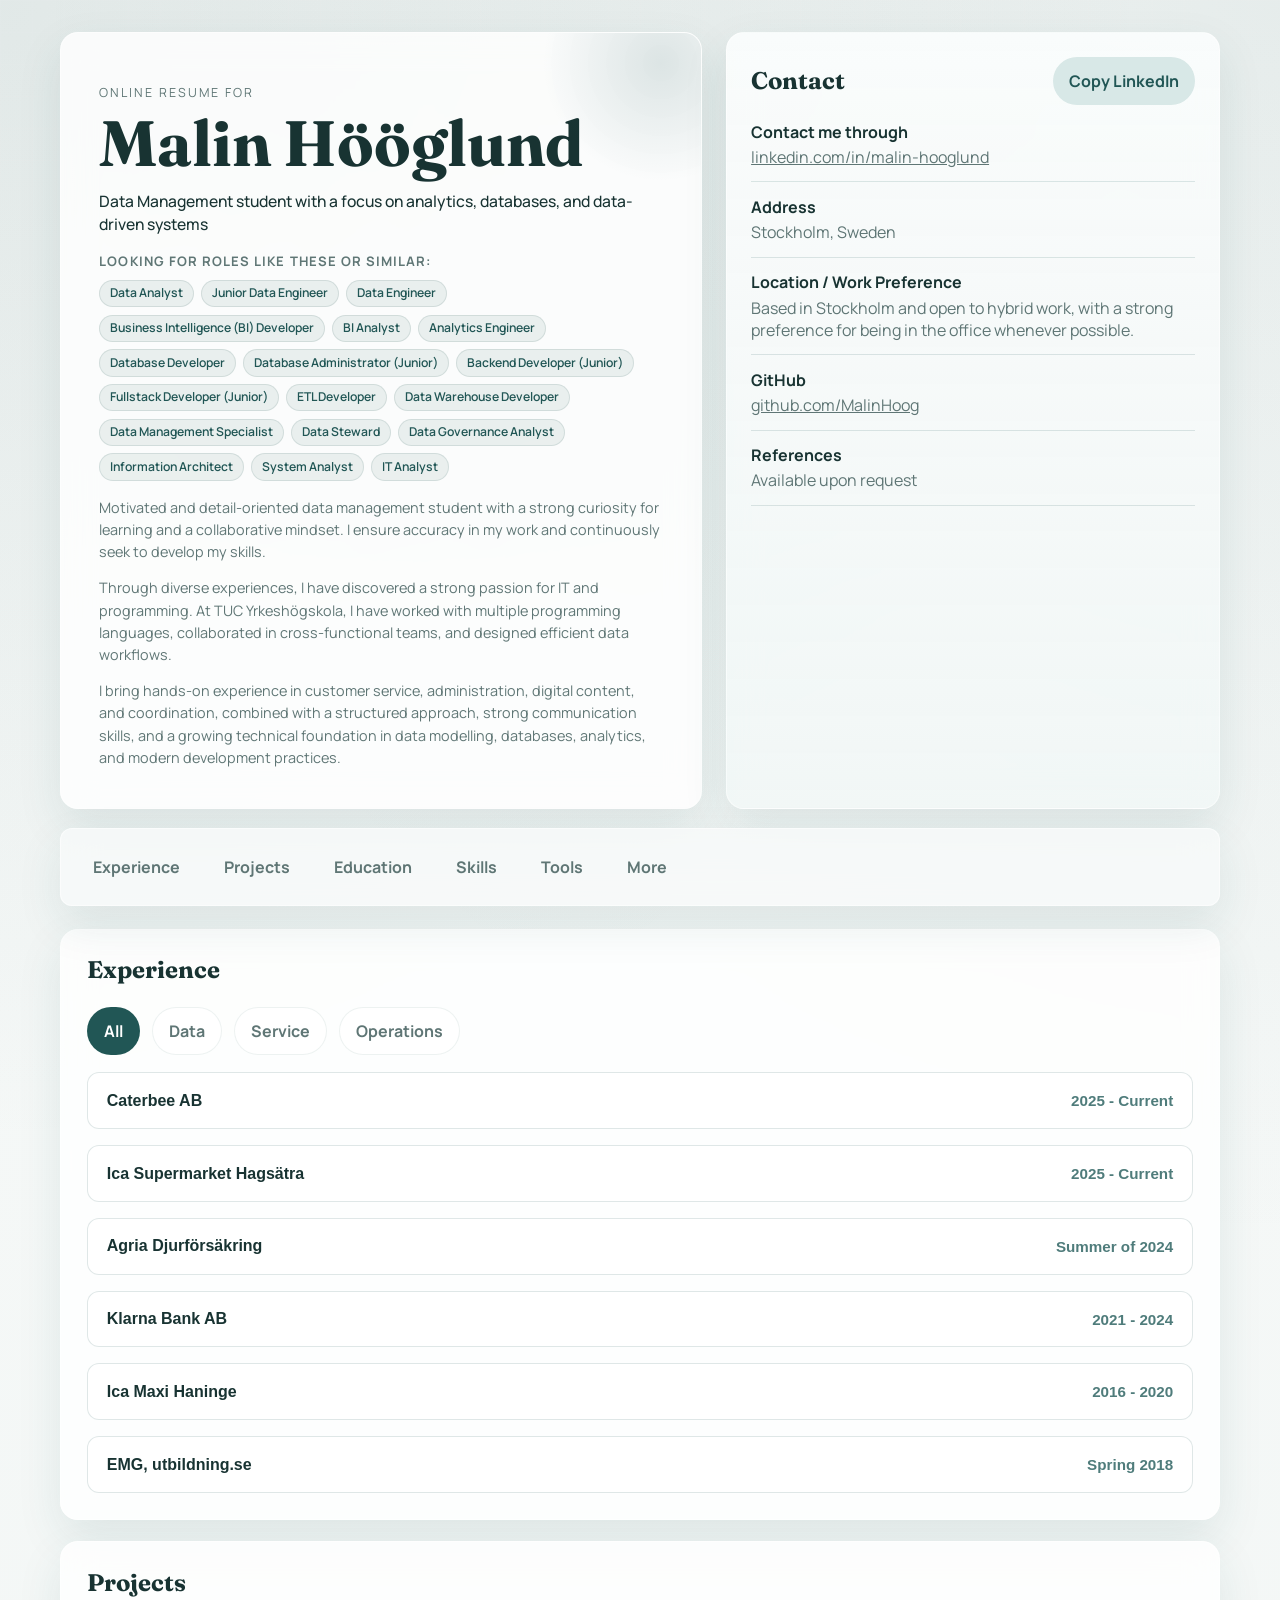
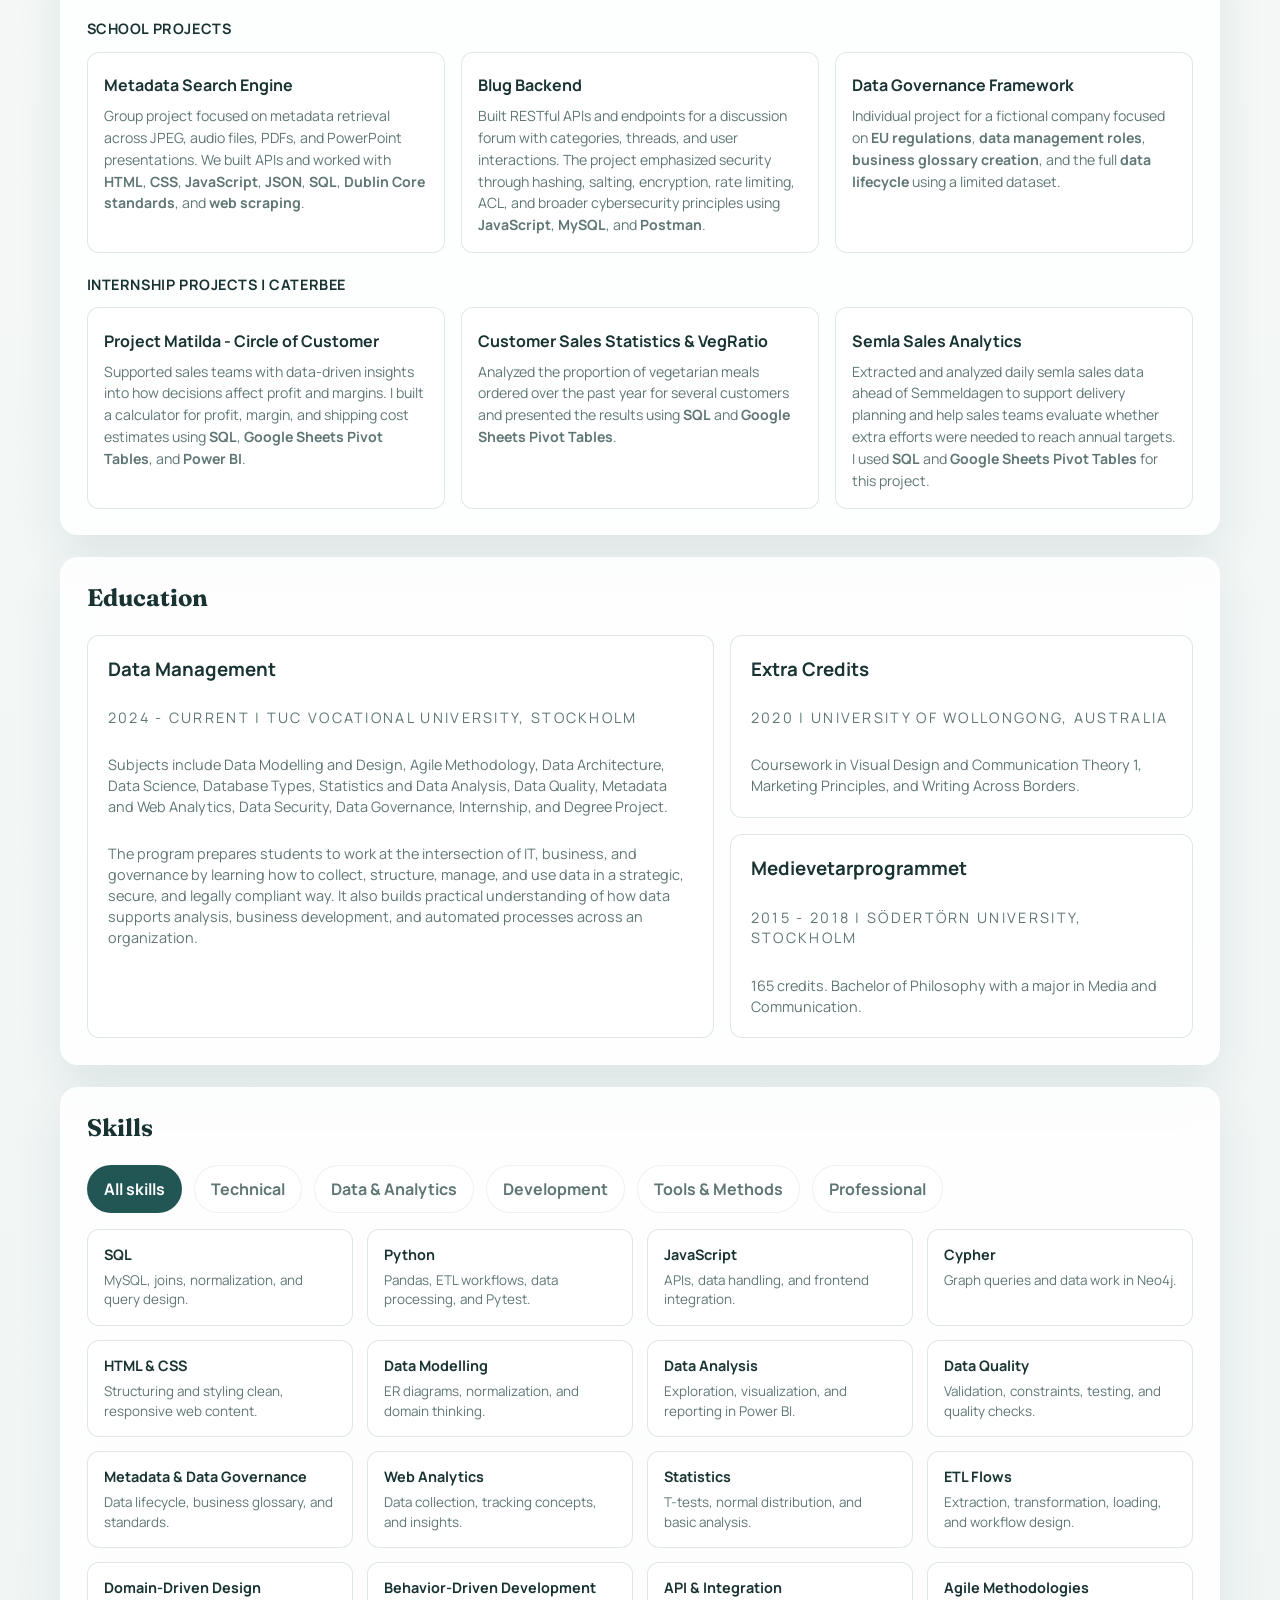
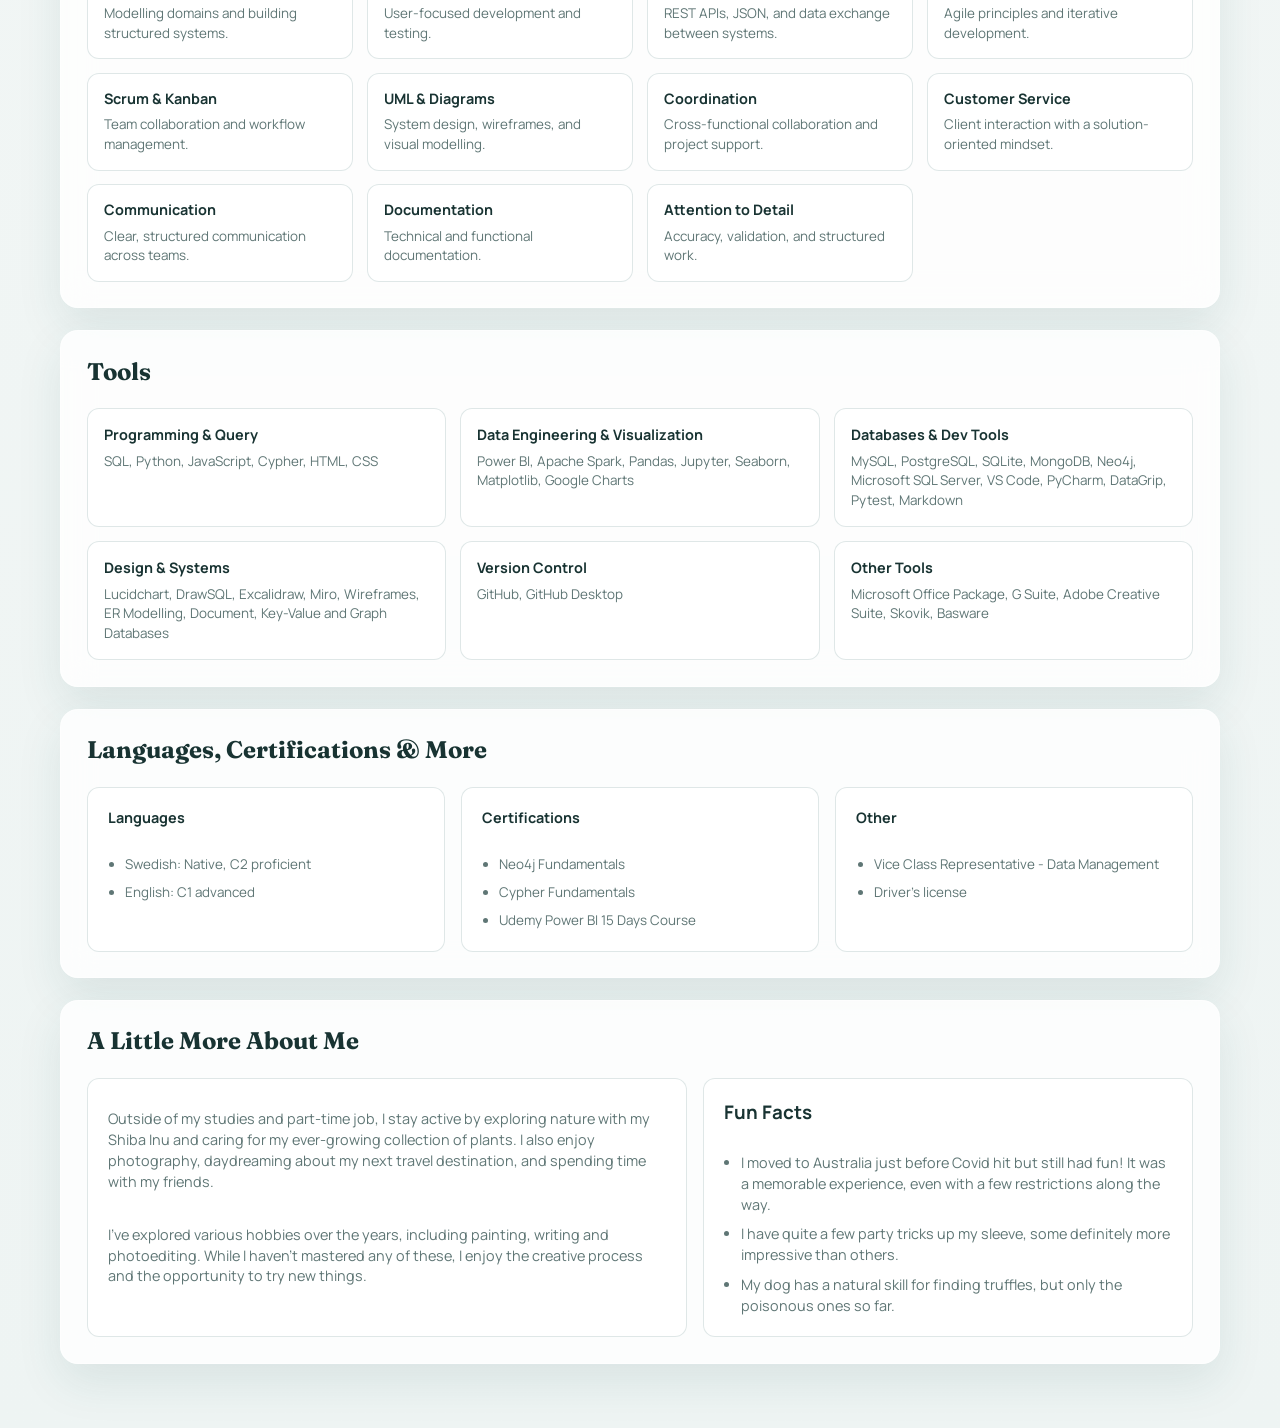
==== startpage.html @ 500afbf2 "Online Resume adding my online resume that I have been working on" ====
<!DOCTYPE html>
<html lang="en">
<!-- hej -->

<head>
  <meta charset="UTF-8">
  <meta name="viewport" content="width=device-width, initial-scale=1.0">
  <title>Malin H&#246;&#246;glund | Resume</title>
  <link rel="preconnect" href="https://fonts.googleapis.com">
  <link rel="preconnect" href="https://fonts.gstatic.com" crossorigin>
  <link
    href="https://fonts.googleapis.com/css2?family=Manrope:wght@400;500;600;700;800&family=Fraunces:opsz,wght@9..144,600;9..144,700&display=swap"
    rel="stylesheet">
  <link rel="stylesheet" href="cssStyling.css">
</head>

<body>
  <div class="page-shell">
    <header class="hero" id="top">
      <div class="hero-copy">
        <p class="eyebrow">Online Resume For</p>
        <h1>Malin H&#246;&#246;glund</h1>
        <p class="profile-headline">Data Management student with a focus on analytics, databases, and data-driven
          systems</p>
        <p class="target-roles-label">Looking for roles like these or similar:</p>
        <div class="target-roles" aria-label="Target roles">
          <span>Data Analyst</span>
          <span>Junior Data Engineer</span>
          <span>Data Engineer</span>
          <span>Business Intelligence (BI) Developer</span>
          <span>BI Analyst</span>
          <span>Analytics Engineer</span>
          <span>Database Developer</span>
          <span>Database Administrator (Junior)</span>
          <span>Backend Developer (Junior)</span>
          <span>Fullstack Developer (Junior)</span>
          <span>ETL Developer</span>
          <span>Data Warehouse Developer</span>
          <span>Data Management Specialist</span>
          <span>Data Steward</span>
          <span>Data Governance Analyst</span>
          <span>Information Architect</span>
          <span>System Analyst</span>
          <span>IT Analyst</span>
        </div>
        <div class="hero-profile-copy">
          <p>
            Motivated and detail-oriented data management student with a strong curiosity for learning and a
            collaborative mindset. I ensure accuracy in my work and continuously seek to develop my skills.
          </p>
          <p>
            Through diverse experiences, I have discovered a strong passion for IT and programming. At TUC
            Yrkesh&#246;gskola, I have worked with multiple programming languages, collaborated in cross-functional
            teams, and designed efficient data workflows.
          </p>
          <p>
            I bring hands-on experience in customer service, administration, digital content, and coordination, combined
            with a structured approach, strong communication skills, and a growing technical foundation in data
            modelling, databases, analytics, and modern development practices.
          </p>
        </div>
      </div>

      <section class="contact-card" aria-labelledby="contact-title">
        <div class="contact-header">
          <h2 id="contact-title">Contact</h2>
          <button class="ghost-button" id="copy-contact-button" type="button">Copy LinkedIn</button>
        </div>
        <div class="contact-grid">
          <p><span>Contact me through</span> <a id="linkedin-link" href="https://www.linkedin.com/in/malin-hooglund"
              target="_blank" rel="noreferrer">linkedin.com/in/malin-hooglund</a></p>
          <p><span>Address</span> Stockholm, Sweden</p>
          <p><span>Location / Work Preference</span> Based in Stockholm and open to hybrid work, with a strong
            preference for being in the office whenever possible.</p>
          <p><span>GitHub</span> <a href="https://github.com/MalinHoog" target="_blank"
              rel="noreferrer">github.com/MalinHoog</a></p>
          <p><span>References</span> Available upon request</p>
        </div>
      </section>
    </header>

    <nav class="section-nav" aria-label="Section navigation">
      <a href="#experience">Experience</a>
      <a href="#projects">Projects</a>
      <a href="#education">Education</a>
      <a href="#skills">Skills</a>
      <a href="#tools">Tools</a>
      <a href="#additional">More</a>
    </nav>

    <main>
      <section class="panel" id="experience">
        <div class="section-heading">
          <h2>Experience</h2>
        </div>

        <div class="filter-bar" role="group" aria-label="Experience filters">
          <button class="filter-button active" type="button" data-filter="all">All</button>
          <button class="filter-button" type="button" data-filter="data">Data</button>
          <button class="filter-button" type="button" data-filter="service">Service</button>
          <button class="filter-button" type="button" data-filter="operations">Operations</button>
        </div>

        <div class="timeline">
          <article class="timeline-card" data-category="data operations">
            <button class="card-toggle" type="button" aria-expanded="false">
              <span>Caterbee AB</span>
              <span class="card-period">2025 - Current</span>
            </button>
            <div class="card-body">
              <p class="role-title">Data Manager Intern</p>
              <ul>
                <li>Support data-related workflows with a focus on structure, quality, and reliable information
                  handling.</li>
                <li>Apply current studies in data modelling, governance, analytics, and database concepts in practice.
                </li>
                <li>Contribute to organized documentation and process improvement in a professional setting.</li>
              </ul>
            </div>
          </article>

          <article class="timeline-card" data-category="service operations">
            <button class="card-toggle" type="button" aria-expanded="false">
              <span>Ica Supermarket Hags&#228;tra</span>
              <span class="card-period">2025 - Current</span>
            </button>
            <div class="card-body">
              <p class="role-title">Cashier | Shop Assistant</p>
              <ul>
                <li>Deliver efficient daily customer service while handling transactions and in-store support.</li>
                <li>Maintain accuracy, pace, and a professional customer experience in a busy retail environment.</li>
              </ul>
            </div>
          </article>

          <article class="timeline-card" data-category="service operations">
            <button class="card-toggle" type="button" aria-expanded="false">
              <span>Agria Djurf&#246;rs&#228;kring</span>
              <span class="card-period">Summer of 2024</span>
            </button>
            <div class="card-body">
              <p class="role-title">Customer Service | Insurance Advisor</p>
              <ul>
                <li>Supported customers with insurance-related questions using clarity, empathy, and accuracy.</li>
                <li>Balanced policy knowledge with service quality in a high-volume advisory role.</li>
              </ul>
            </div>
          </article>

          <article class="timeline-card" data-category="operations service">
            <button class="card-toggle" type="button" aria-expanded="false">
              <span>Klarna Bank AB</span>
              <span class="card-period">2021 - 2024</span>
            </button>
            <div class="card-body">
              <p class="role-title">Domain Coordinator | Domain Administrator | Receptionist</p>
              <ul>
                <li>Worked within Shopping Experience in roles focused on coordination, administration, and office
                  services.</li>
                <li>Supported internal structure, scheduling, communication, and practical day-to-day operations.</li>
                <li>Built strong experience in stakeholder support, organization, and service-oriented delivery.</li>
              </ul>
            </div>
          </article>

          <article class="timeline-card" data-category="service operations">
            <button class="card-toggle" type="button" aria-expanded="false">
              <span>Ica Maxi Haninge</span>
              <span class="card-period">2016 - 2020</span>
            </button>
            <div class="card-body">
              <p class="role-title">Cashier | Front Desk Customer Service | Self-scanning</p>
              <ul>
                <li>Handled front-line customer interactions across checkout, service desk, and self-scanning support.
                </li>
                <li>Developed strong multitasking ability, patience, and confidence in customer-facing problem solving.
                </li>
              </ul>
            </div>
          </article>

          <article class="timeline-card" data-category="data operations">
            <button class="card-toggle" type="button" aria-expanded="false">
              <span>EMG, utbildning.se</span>
              <span class="card-period">Spring 2018</span>
            </button>
            <div class="card-body">
              <p class="role-title">Digital Content Editor Intern</p>
              <ul>
                <li>Worked with digital content and editing tasks in a structured online publishing environment.</li>
                <li>Combined communication, media knowledge, and attention to detail in content production work.</li>
              </ul>
            </div>
          </article>
        </div>
      </section>

      <section class="panel" id="projects">
        <div class="section-heading">
          <h2>Projects</h2>
        </div>

        <div class="project-group">
          <p class="project-group-label">School Projects</p>
          <div class="projects-grid">
            <article class="project-card">
              <h3>Metadata Search Engine</h3>
              <p>
                Group project focused on metadata retrieval across JPEG, audio files, PDFs, and PowerPoint
                presentations.
                We built APIs and worked with <b>HTML</b>, <b>CSS</b>, <b>JavaScript</b>, <b>JSON</b>, <b>SQL</b>,
                <b>Dublin Core standards</b>, and <b>web scraping</b>.
              </p>
            </article>

            <article class="project-card">
              <h3>Blug Backend</h3>
              <p>
                Built RESTful APIs and endpoints for a discussion forum with categories, threads, and user interactions.
                The project emphasized security through hashing, salting, encryption, rate limiting, ACL, and broader
                cybersecurity principles using <b>JavaScript</b>, <b>MySQL</b>, and <b>Postman</b>.
              </p>
            </article>

            <article class="project-card">
              <h3>Data Governance Framework</h3>
              <p>
                Individual project for a fictional company focused on <b>EU regulations</b>, <b>data management
                  roles</b>, <b>business
                  glossary creation</b>, and the full <b>data lifecycle</b> using a limited dataset.
              </p>
            </article>
          </div>
        </div>

        <div class="project-group">
          <p class="project-group-label">Internship Projects | Caterbee</p>
          <div class="projects-grid">
            <article class="project-card">
              <h3>Project Matilda - Circle of Customer</h3>
              <p>
                Supported sales teams with data-driven insights into how decisions affect profit and margins. I built a
                calculator for profit, margin, and shipping cost estimates using <b>SQL</b>, <b>Google Sheets Pivot
                  Tables</b>, and
                <b>Power BI</b>.
              </p>
            </article>

            <article class="project-card">
              <h3>Customer Sales Statistics & VegRatio</h3>
              <p>
                Analyzed the proportion of vegetarian meals ordered over the past year for several customers and
                presented the results using <b>SQL</b> and <b>Google Sheets Pivot Tables</b>.
              </p>
            </article>

            <article class="project-card">
              <h3>Semla Sales Analytics</h3>
              <p>
                Extracted and analyzed daily semla sales data ahead of Semmeldagen to support delivery planning and help
                sales teams evaluate whether extra efforts were needed to reach annual targets. I used <b>SQL</b> and
                <b>Google Sheets Pivot Tables</b> for this project.
              </p>
            </article>
          </div>
        </div>
      </section>

      <section class="panel" id="education">
        <div class="section-heading">
          <h2>Education</h2>
        </div>

        <div class="education-layout">
          <article class="info-card education-feature">
            <h3>Data Management</h3>
            <p class="meta">2024 - Current | TUC Vocational University, Stockholm</p>
            <p>
              Subjects include Data Modelling and Design, Agile Methodology, Data Architecture, Data Science,
              Database Types, Statistics and Data Analysis, Data Quality, Metadata and Web Analytics, Data Security,
              Data Governance, Internship, and Degree Project.
            </p>
            <p>
              The program prepares students to work at the intersection of IT, business, and governance by learning how
              to collect, structure, manage, and use data in a strategic, secure, and legally compliant way. It also
              builds practical understanding of how data supports analysis, business development, and automated
              processes across an organization.
            </p>
          </article>

          <div class="education-stack">
            <article class="info-card">
              <h3>Extra Credits</h3>
              <p class="meta">2020 | University of Wollongong, Australia</p>
              <p>
                Coursework in Visual Design and Communication Theory 1, Marketing Principles, and Writing Across
                Borders.
              </p>
            </article>

            <article class="info-card">
              <h3>Medievetarprogrammet</h3>
              <p class="meta">2015 - 2018 | S&#246;dert&#246;rn University, Stockholm</p>
              <p>
                165 credits. Bachelor of Philosophy with a major in Media and Communication.
              </p>
            </article>
          </div>
        </div>
      </section>

      <section class="panel" id="skills">
        <div class="section-heading">
          <h2>Skills</h2>
        </div>

        <div class="pill-selector" id="skill-selector">
          <button class="pill active" type="button" data-skill-group="all">All skills</button>
          <button class="pill" type="button" data-skill-group="technical">Technical</button>
          <button class="pill" type="button" data-skill-group="analytics">Data & Analytics</button>
          <button class="pill" type="button" data-skill-group="development">Development</button>
          <button class="pill" type="button" data-skill-group="methods">Tools & Methods</button>
          <button class="pill" type="button" data-skill-group="professional">Professional</button>
        </div>

        <div class="skills-grid">
          <article class="skill-card skill-filter-item" data-skill-group="technical">
            <h3>SQL</h3>
            <p>MySQL, joins, normalization, and query design.</p>
          </article>
          <article class="skill-card skill-filter-item" data-skill-group="technical">
            <h3>Python</h3>
            <p>Pandas, ETL workflows, data processing, and Pytest.</p>
          </article>
          <article class="skill-card skill-filter-item" data-skill-group="technical">
            <h3>JavaScript</h3>
            <p>APIs, data handling, and frontend integration.</p>
          </article>
          <article class="skill-card skill-filter-item" data-skill-group="technical">
            <h3>Cypher</h3>
            <p>Graph queries and data work in Neo4j.</p>
          </article>
          <article class="skill-card skill-filter-item" data-skill-group="technical">
            <h3>HTML & CSS</h3>
            <p>Structuring and styling clean, responsive web content.</p>
          </article>

          <article class="skill-card skill-filter-item" data-skill-group="analytics">
            <h3>Data Modelling</h3>
            <p>ER diagrams, normalization, and domain thinking.</p>
          </article>
          <article class="skill-card skill-filter-item" data-skill-group="analytics">
            <h3>Data Analysis</h3>
            <p>Exploration, visualization, and reporting in Power BI.</p>
          </article>
          <article class="skill-card skill-filter-item" data-skill-group="analytics">
            <h3>Data Quality</h3>
            <p>Validation, constraints, testing, and quality checks.</p>
          </article>
          <article class="skill-card skill-filter-item" data-skill-group="analytics">
            <h3>Metadata & Data Governance</h3>
            <p>Data lifecycle, business glossary, and standards.</p>
          </article>
          <article class="skill-card skill-filter-item" data-skill-group="analytics">
            <h3>Web Analytics</h3>
            <p>Data collection, tracking concepts, and insights.</p>
          </article>
          <article class="skill-card skill-filter-item" data-skill-group="analytics">
            <h3>Statistics</h3>
            <p>T-tests, normal distribution, and basic analysis.</p>
          </article>
          <article class="skill-card skill-filter-item" data-skill-group="analytics">
            <h3>ETL Flows</h3>
            <p>Extraction, transformation, loading, and workflow design.</p>
          </article>

          <article class="skill-card skill-filter-item" data-skill-group="development">
            <h3>Domain-Driven Design</h3>
            <p>Modelling domains and building structured systems.</p>
          </article>
          <article class="skill-card skill-filter-item" data-skill-group="development">
            <h3>Behavior-Driven Development</h3>
            <p>User-focused development and testing.</p>
          </article>
          <article class="skill-card skill-filter-item" data-skill-group="development">
            <h3>API & Integration</h3>
            <p>REST APIs, JSON, and data exchange between systems.</p>
          </article>

          <article class="skill-card skill-filter-item" data-skill-group="methods">
            <h3>Agile Methodologies</h3>
            <p>Agile principles and iterative development.</p>
          </article>
          <article class="skill-card skill-filter-item" data-skill-group="methods">
            <h3>Scrum & Kanban</h3>
            <p>Team collaboration and workflow management.</p>
          </article>
          <article class="skill-card skill-filter-item" data-skill-group="methods">
            <h3>UML & Diagrams</h3>
            <p>System design, wireframes, and visual modelling.</p>
          </article>

          <article class="skill-card skill-filter-item" data-skill-group="professional">
            <h3>Coordination</h3>
            <p>Cross-functional collaboration and project support.</p>
          </article>
          <article class="skill-card skill-filter-item" data-skill-group="professional">
            <h3>Customer Service</h3>
            <p>Client interaction with a solution-oriented mindset.</p>
          </article>
          <article class="skill-card skill-filter-item" data-skill-group="professional">
            <h3>Communication</h3>
            <p>Clear, structured communication across teams.</p>
          </article>
          <article class="skill-card skill-filter-item" data-skill-group="professional">
            <h3>Documentation</h3>
            <p>Technical and functional documentation.</p>
          </article>
          <article class="skill-card skill-filter-item" data-skill-group="professional">
            <h3>Attention to Detail</h3>
            <p>Accuracy, validation, and structured work.</p>
          </article>
        </div>
      </section>

      <section class="panel" id="tools">
        <div class="section-heading">
          <h2>Tools</h2>
        </div>

        <div class="tool-grid">
          <article class="tool-card">
            <h3>Programming & Query</h3>
            <p>SQL, Python, JavaScript, Cypher, HTML, CSS</p>
          </article>
          <article class="tool-card">
            <h3>Data Engineering & Visualization</h3>
            <p>Power BI, Apache Spark, Pandas, Jupyter, Seaborn, Matplotlib, Google Charts</p>
          </article>
          <article class="tool-card">
            <h3>Databases & Dev Tools</h3>
            <p>MySQL, PostgreSQL, SQLite, MongoDB, Neo4j, Microsoft SQL Server, VS Code, PyCharm, DataGrip, Pytest,
              Markdown</p>
          </article>
          <article class="tool-card">
            <h3>Design & Systems</h3>
            <p>Lucidchart, DrawSQL, Excalidraw, Miro, Wireframes, ER Modelling, Document, Key-Value and Graph Databases
            </p>
          </article>
          <article class="tool-card">
            <h3>Version Control</h3>
            <p>GitHub, GitHub Desktop</p>
          </article>
          <article class="tool-card">
            <h3>Other Tools</h3>
            <p>Microsoft Office Package, G Suite, Adobe Creative Suite, Skovik, Basware</p>
          </article>
        </div>
      </section>

      <section class="panel" id="additional">
        <div class="section-heading">
          <h2>Languages, Certifications & More</h2>
        </div>

        <div class="grid-three">
          <article class="info-card">
            <h3>Languages</h3>
            <ul class="detail-list">
              <li>Swedish: Native, C2 proficient</li>
              <li>English: C1 advanced</li>
            </ul>
          </article>

          <article class="info-card">
            <h3>Certifications</h3>
            <ul class="detail-list">
              <li>Neo4j Fundamentals</li>
              <li>Cypher Fundamentals</li>
              <li>Udemy Power BI 15 Days Course</li>
            </ul>
          </article>

          <article class="info-card">
            <h3>Other</h3>
            <ul class="detail-list">
              <li>Vice Class Representative - Data Management</li>
              <li>Driver&apos;s license</li>
            </ul>
          </article>
        </div>
      </section>

      <section class="panel" id="personal">
        <div class="section-heading">
          <h2>A Little More About Me</h2>
        </div>

        <div class="personal-layout">
          <article class="info-card personal-intro">
            <p>
              Outside of my studies and part-time job, I stay active by exploring nature with my Shiba Inu and caring
              for my ever-growing collection of plants. I also enjoy photography, daydreaming about my next travel
              destination, and spending time with my friends.
            </p>
            <!-- Split into separate paragraphs so spacing is controlled in CSS instead of with manual line breaks. -->
            <p>
              I've explored various hobbies over the years, including painting, writing and photoediting. While I
              haven't mastered any of these, I enjoy the creative process and the opportunity to try new things.
            </p>
          </article>

          <article class="info-card">
            <h3>Fun Facts</h3>
            <ul class="detail-list">
              <li>I moved to Australia just before Covid hit but still had fun! It was a memorable
                experience, even with a few restrictions along the way.</li>
              <li>I have quite a few party tricks up my sleeve, some definitely more impressive than others.</li>
              <li>My dog has a natural skill for finding truffles, but only the poisonous ones so far.</li>
            </ul>
          </article>
        </div>
      </section>
    </main>
  </div>

  <button class="scroll-top" id="scroll-top" type="button" aria-label="Scroll to top">Top</button>

  <script src="script.js"></script>
</body>

</html>
---- cssStyling.css ----
:root {
  --bg: #f3f6f5;
  --panel: rgba(255, 255, 255, 0.82);
  --text: #183332;
  --muted: #5f7675;
  --line: rgba(33, 86, 85, 0.14);
  --primary: #215655;
  --primary-soft: #d8e8e7;
  --secondary: #4f7c7b;
  --shadow: 0 18px 45px rgba(33, 86, 85, 0.1);
  --radius-lg: 18px;
  --radius-md: 12px;
  --radius-sm: 999px;
}

* {
  box-sizing: border-box;
}

html {
  scroll-behavior: smooth;
}

body {
  margin: 0;
  min-height: 100vh;
  font-family: "Manrope", sans-serif;
  color: var(--text);
  background:
    radial-gradient(circle at top left, rgba(33, 86, 85, 0.1), transparent 24%),
    radial-gradient(circle at top right, rgba(79, 124, 123, 0.1), transparent 26%),
    linear-gradient(180deg, #f7f9f8 0%, #eef4f3 100%);
}

body::before {
  content: "";
  position: fixed;
  inset: 0;
  pointer-events: none;
  background-image: linear-gradient(rgba(255, 255, 255, 0.05) 1px, transparent 1px),
    linear-gradient(90deg, rgba(255, 255, 255, 0.05) 1px, transparent 1px);
  background-size: 32px 32px;
  mask-image: linear-gradient(180deg, rgba(0, 0, 0, 0.85), rgba(0, 0, 0, 0.25));
}

a {
  color: inherit;
}

.page-shell {
  width: min(1160px, calc(100% - 2rem));
  margin: 0 auto;
  padding: 2rem 0 4rem;
}

.hero {
  display: grid;
  grid-template-columns: 1.3fr 1fr;
  gap: 1.5rem;
  align-items: stretch;
  margin-bottom: 1rem;
}

.hero-copy,
.contact-card,
.panel {
  backdrop-filter: blur(16px);
  background: var(--panel);
  border: 1px solid rgba(255, 255, 255, 0.48);
  box-shadow: var(--shadow);
}

.hero-copy {
  min-height: 100%;
  padding: 2.4rem;
  border-radius: var(--radius-lg);
  position: relative;
  overflow: hidden;
}

.hero-copy::after {
  content: "";
  position: absolute;
  width: 240px;
  height: 240px;
  right: -80px;
  top: -90px;
  border-radius: 50%;
  background: radial-gradient(circle, rgba(33, 86, 85, 0.14), transparent 70%);
}

.eyebrow,
.meta {
  text-transform: uppercase;
  letter-spacing: 0.16em;
  font-size: 0.78rem;
  color: var(--muted);
}

h1,
h2,
h3 {
  margin: 0;
}

h1,
h2 {
  font-family: "Fraunces", serif;
}

h1 {
  font-size: clamp(2.8rem, 5vw, 4.6rem);
  line-height: 0.95;
  margin: 0.4rem 0 1rem;
}

.contact-card {
  border-radius: var(--radius-lg);
  padding: 1.5rem;
  background: linear-gradient(180deg, rgba(250, 252, 252, 0.96), rgba(241, 247, 246, 0.88));
}

.contact-header,
.section-heading,
.card-toggle {
  display: flex;
  justify-content: space-between;
  gap: 1rem;
}

/* Cards stack content vertically, unlike the header-style flex rows above. */
.info-card,
.tool-card {
  display: flex;
  flex-direction: column;
  gap: 1rem;
}

.contact-header {
  align-items: center;
  margin-bottom: 1rem;
}

.hero-profile-copy {
  position: relative;
  z-index: 1;
  max-width: 38rem;
  margin-top: 1rem;
}

.hero-profile-copy p {
  margin: 0;
  color: var(--muted);
  font-size: 0.9rem;
  line-height: 1.55;
}

.hero-profile-copy p + p {
  margin-top: 0.85rem;
}

.contact-grid {
  display: grid;
  grid-template-columns: 1fr;
  gap: 0.85rem;
}

.contact-grid p {
  margin: 0;
  padding-bottom: 0.85rem;
  border-bottom: 1px solid var(--line);
  color: var(--muted);
}

.contact-grid span {
  display: block;
  margin-bottom: 0.2rem;
  color: var(--text);
  font-weight: 700;
}

.ghost-button,
.filter-button,
.pill,
.scroll-top {
  border: 0;
  cursor: pointer;
  font: inherit;
  transition: transform 180ms ease, background-color 180ms ease, color 180ms ease, opacity 180ms ease;
}

.ghost-button {
  padding: 0.8rem 1rem;
  border-radius: var(--radius-sm);
  background: var(--primary-soft);
  color: var(--primary);
  font-weight: 700;
}

.ghost-button:hover,
.filter-button:hover,
.pill:hover,
.scroll-top:hover {
  transform: translateY(-1px);
}

.section-nav {
  position: sticky;
  top: 1rem;
  z-index: 10;
  display: flex;
  flex-wrap: wrap;
  gap: 0.75rem;
  margin: 1.2rem 0 1.4rem;
  padding: 1rem;
  border-radius: var(--radius-md);
  background: rgba(248, 251, 251, 0.8);
  backdrop-filter: blur(18px);
  border: 1px solid rgba(255, 255, 255, 0.55);
  box-shadow: var(--shadow);
}

.section-nav a {
  text-decoration: none;
  padding: 0.7rem 1rem;
  border-radius: var(--radius-sm);
  color: var(--muted);
  font-weight: 700;
}

.section-nav a:hover,
.section-nav a:focus-visible {
  background: var(--primary-soft);
  color: var(--primary);
}

main {
  display: grid;
  gap: 1.35rem;
}

.panel {
  border-radius: var(--radius-lg);
  padding: 1.6rem;
}

.section-heading {
  align-items: flex-end;
  flex-wrap: wrap;
  margin-bottom: 1.4rem;
}

.section-heading p:last-child {
  margin: 0;
  max-width: 38rem;
  color: var(--muted);
}

.filter-bar,
.pill-selector {
  display: flex;
  flex-wrap: wrap;
  gap: 0.75rem;
}

.filter-button,
.pill {
  padding: 0.75rem 1rem;
  border-radius: var(--radius-sm);
  background: rgba(255, 255, 255, 0.92);
  color: var(--muted);
  border: 1px solid rgba(33, 86, 85, 0.08);
  font-weight: 700;
}

.filter-button.active,
.pill.active {
  background: var(--primary);
  color: #fff;
}

.timeline {
  display: grid;
  gap: 1rem;
  margin-top: 1.1rem;
}

.timeline-card,
.info-card,
.tool-card {
  border-radius: var(--radius-md);
  border: 1px solid var(--line);
  background: rgba(255, 255, 255, 0.88);
}

.timeline-card {
  overflow: hidden;
}

.timeline-card.hidden,
.skill-filter-item.hidden {
  display: none;
}

.card-toggle {
  width: 100%;
  align-items: center;
  padding: 1.15rem 1.2rem;
  background: transparent;
  text-align: left;
  border: 0;
  color: var(--text);
  font-size: 1rem;
  font-weight: 800;
}

.card-period {
  color: var(--secondary);
  font-size: 0.95rem;
}

.card-body {
  display: none;
  padding: 0 1.2rem 1.25rem;
  color: var(--muted);
}

.role-title {
  margin: 0;
  color: var(--text);
  font-weight: 700;
}

.timeline-card.open .card-body {
  display: block;
}

.card-body ul {
  margin: 1rem 0 0;
  padding-left: 1.1rem;
}

.card-body li+li {
  margin-top: 0.55rem;
}

.grid-three {
  display: grid;
  grid-template-columns: repeat(3, minmax(0, 1fr));
  gap: 1rem;
}

.education-layout {
  display: grid;
  grid-template-columns: 1.15fr 0.85fr;
  gap: 1rem;
  align-items: stretch;
}

.projects-grid {
  display: grid;
  grid-template-columns: repeat(3, minmax(0, 1fr));
  gap: 1rem;
}

.project-group + .project-group {
  margin-top: 1.35rem;
}

.project-group-label {
  margin: 0 0 0.85rem;
  color: var(--text);
  font-size: 0.9rem;
  font-weight: 700;
  letter-spacing: 0.04em;
  text-transform: uppercase;
}

.project-card {
  padding: 1rem;
  border-radius: var(--radius-md);
  border: 1px solid var(--line);
  background: rgba(255, 255, 255, 0.88);
}

.project-card h3 {
  margin-top: 0.35rem;
  font-size: 1rem;
}

.project-card p {
  margin: 0.55rem 0 0;
  color: var(--muted);
  font-size: 0.88rem;
  line-height: 1.55;
}

.education-feature {
  min-height: 100%;
}

.education-stack {
  display: grid;
  gap: 1rem;
}

.personal-layout {
  display: grid;
  grid-template-columns: 1.1fr 0.9fr;
  gap: 1rem;
}

.personal-intro p {
  margin: 0;
  color: var(--muted);
  line-height: 1.8;
  font-size: 1.10rem;
}

.personal-intro p + p {
  margin-top: 1rem;
}

.info-card,
.tool-card {
  padding: 1.25rem;
}

.info-card p,
.tool-card p {
  margin: 0.65rem 0 0;
  color: var(--muted);
  line-height: 1.6;
}

.tool-card h3 {
  font-size: 0.9rem;
}

.tool-card p {
  margin-top: 0.3rem;
  font-size: 0.84rem;
  line-height: 1.45;
}

.tool-grid {
  display: grid;
  grid-template-columns: repeat(3, minmax(0, 1fr));
  gap: 0.85rem;
}

.tool-card {
  padding: 1rem;
  gap: 0.2rem;
}

.detail-list {
  margin: 0.75rem 0 0;
  padding-left: 1.1rem;
  color: var(--muted);
}

.detail-list li+li {
  margin-top: 0.55rem;
}

#experience .card-body,
#education .info-card p,
#personal .info-card p,
#personal .detail-list {
  font-size: 0.9rem;
  line-height: 1.45;
}

.education-feature p {
  font-size: 0.98rem;
  line-height: 1.6;
}

#additional .info-card h3 {
  font-size: 0.9rem;
}

#additional .detail-list {
  font-size: 0.84rem;
  line-height: 1.45;
}

.skills-grid {
  display: grid;
  grid-template-columns: repeat(4, minmax(0, 1fr));
  gap: 0.85rem;
  margin-top: 1rem;
}

.skill-card {
  padding: 0.95rem 1rem;
  border-radius: var(--radius-md);
  border: 1px solid var(--line);
  background: rgba(255, 255, 255, 0.88);
}

.skill-card h3 {
  font-size: 0.9rem;
}

.skill-card p {
  margin: 0.45rem 0 0;
  color: var(--muted);
  line-height: 1.45;
  font-size: 0.84rem;
}

.scroll-top {
  position: fixed;
  right: 1.5rem;
  bottom: 1.5rem;
  padding: 0.9rem 1rem;
  border-radius: var(--radius-sm);
  background: var(--secondary);
  color: #fff;
  box-shadow: var(--shadow);
  opacity: 0;
  pointer-events: none;
}

.scroll-top.visible {
  opacity: 1;
  pointer-events: auto;
}

@media (max-width: 860px) {

  .hero,
  .grid-three,
  .projects-grid,
  .skills-grid,
  .tool-grid,
  .education-layout,
  .personal-layout {
    grid-template-columns: 1fr;
  }

  .section-heading {
    align-items: flex-start;
  }

  h1 {
    line-height: 1.02;
  }
}

@media (max-width: 600px) {
  .page-shell {
    width: min(100% - 1rem, 100%);
    padding-top: 1rem;
  }

  .hero-copy,
  .contact-card,
  .panel {
    padding: 1.25rem;
  }

  .section-nav {
    top: 0.5rem;
  }

  .card-toggle {
    flex-direction: column;
    align-items: flex-start;
  }

  .scroll-top {
    right: 1rem;
    bottom: 1rem;
  }
}
.target-roles-label {
  margin: 0 0 0.65rem;
  color: var(--muted);
  font-size: 0.82rem;
  letter-spacing: 0.08em;
  text-transform: uppercase;
  font-weight: 700;
}

.profile-headline {
  display: block;
  max-width: 34rem;
  margin: 0 0 1rem;
  color: var(--text);
  font-size: 0.98rem;
  line-height: 1.45;
  font-weight: 500;
  position: relative;
  z-index: 1;
}

.target-roles {
  display: flex;
  flex-wrap: wrap;
  gap: 0.45rem;
  margin: 0;
  max-width: 40rem;
  position: relative;
  z-index: 1;
}

.target-roles span {
  display: inline-flex;
  align-items: center;
  padding: 0.34rem 0.62rem;
  border-radius: var(--radius-sm);
  background: rgba(33, 86, 85, 0.08);
  border: 1px solid rgba(33, 86, 85, 0.12);
  color: var(--primary);
  font-size: 0.76rem;
  font-weight: 600;
  line-height: 1.2;
}
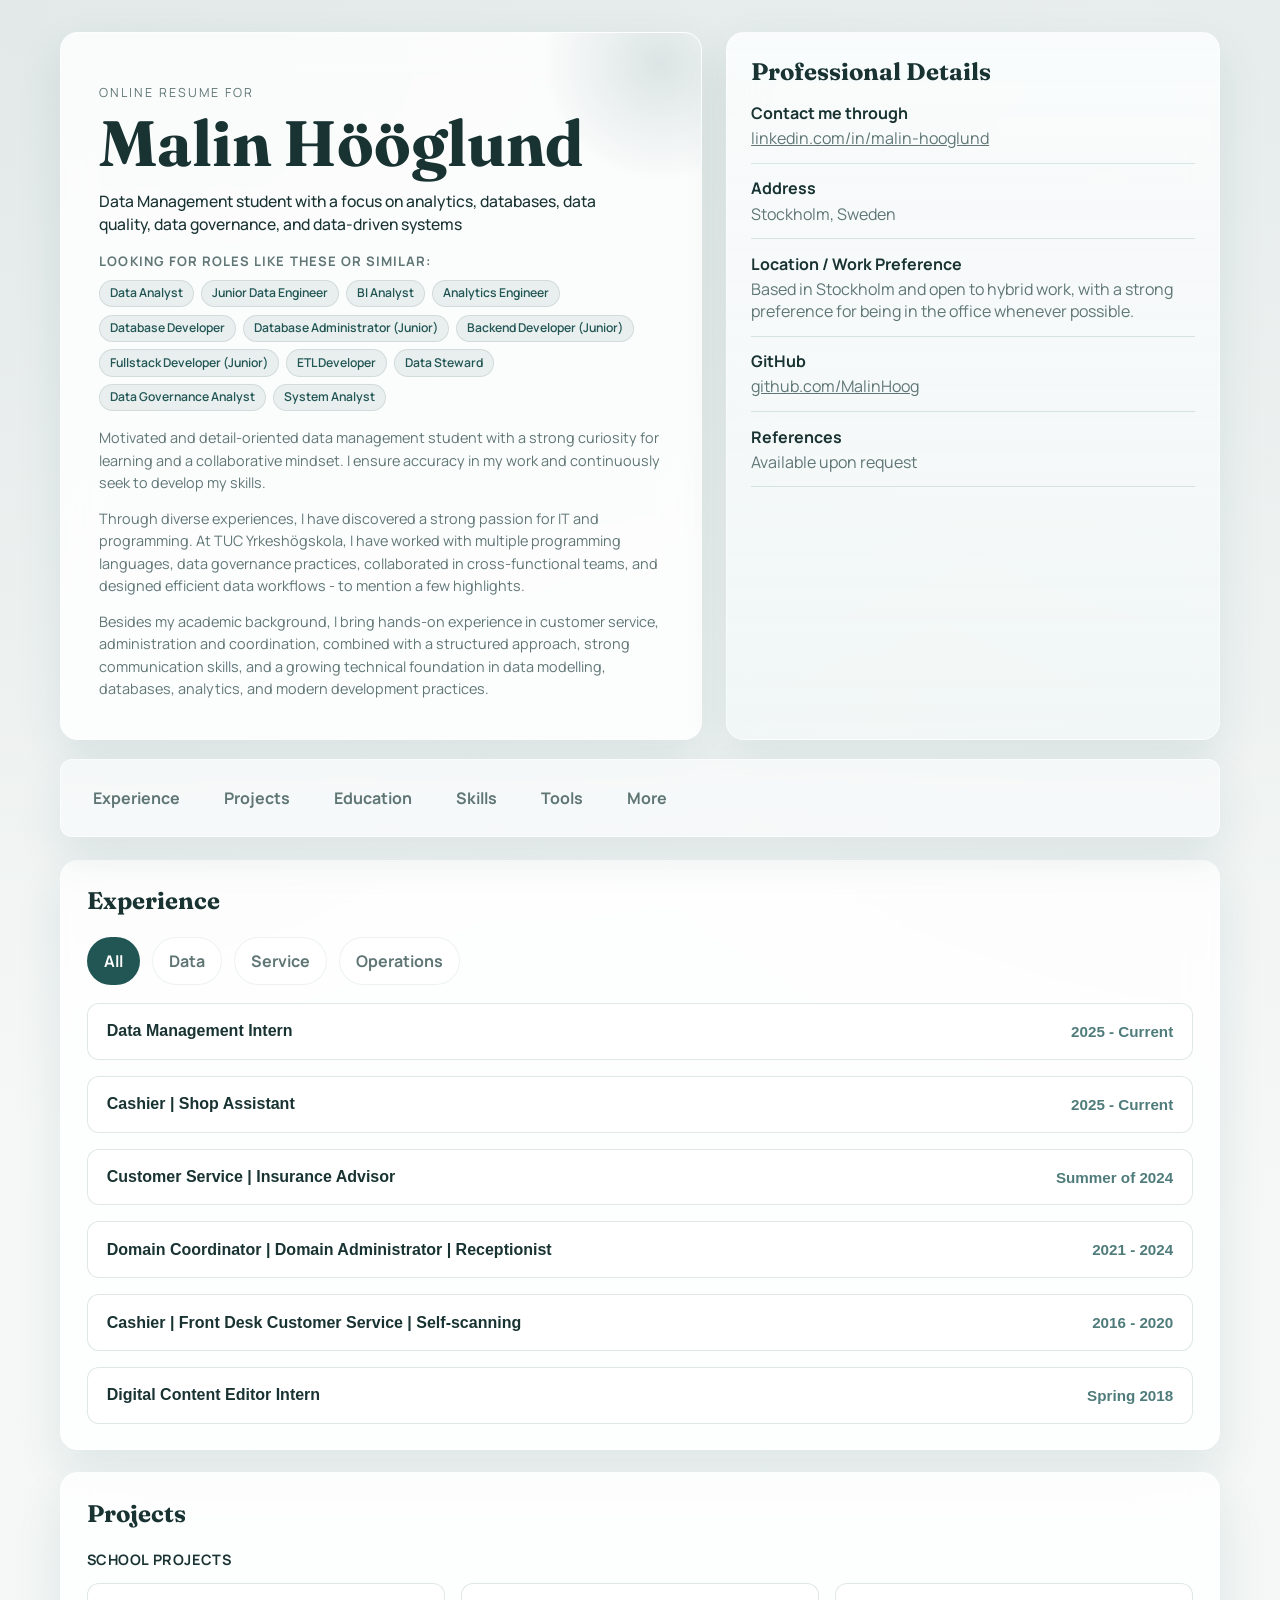
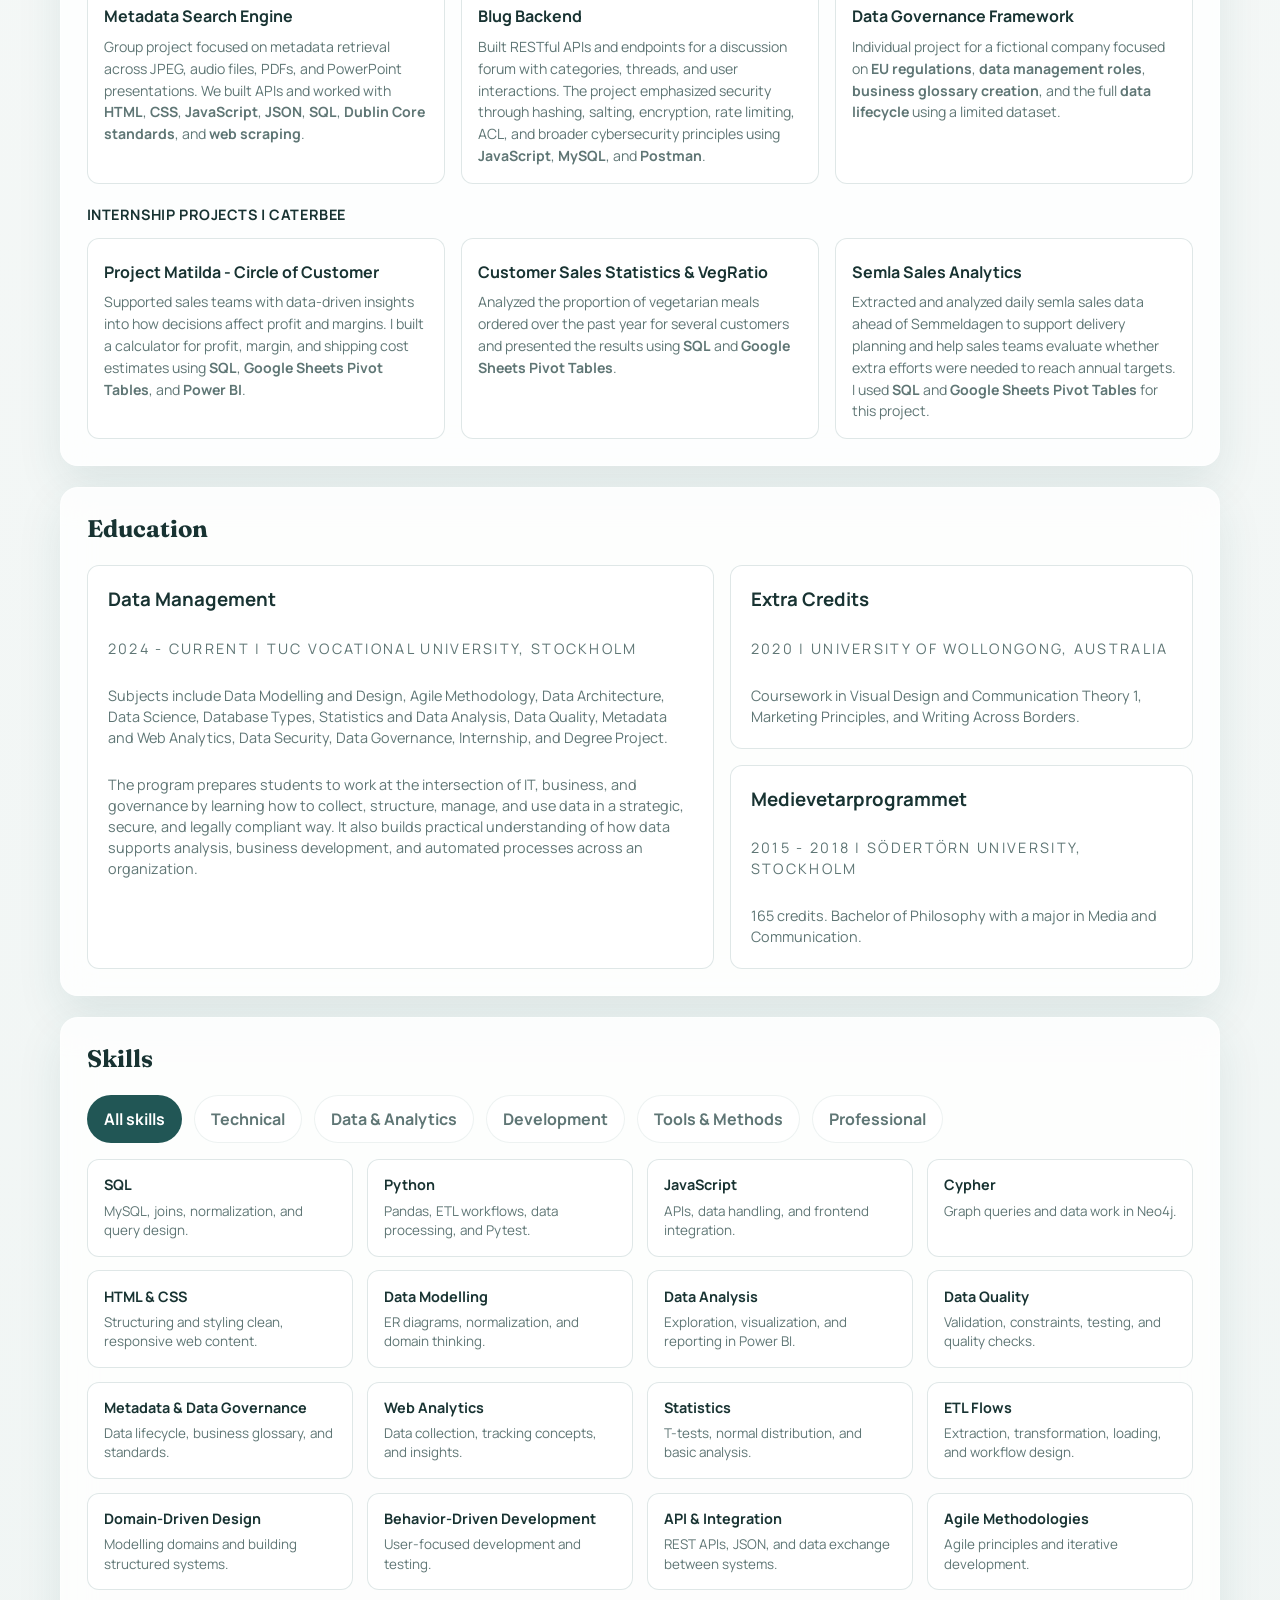
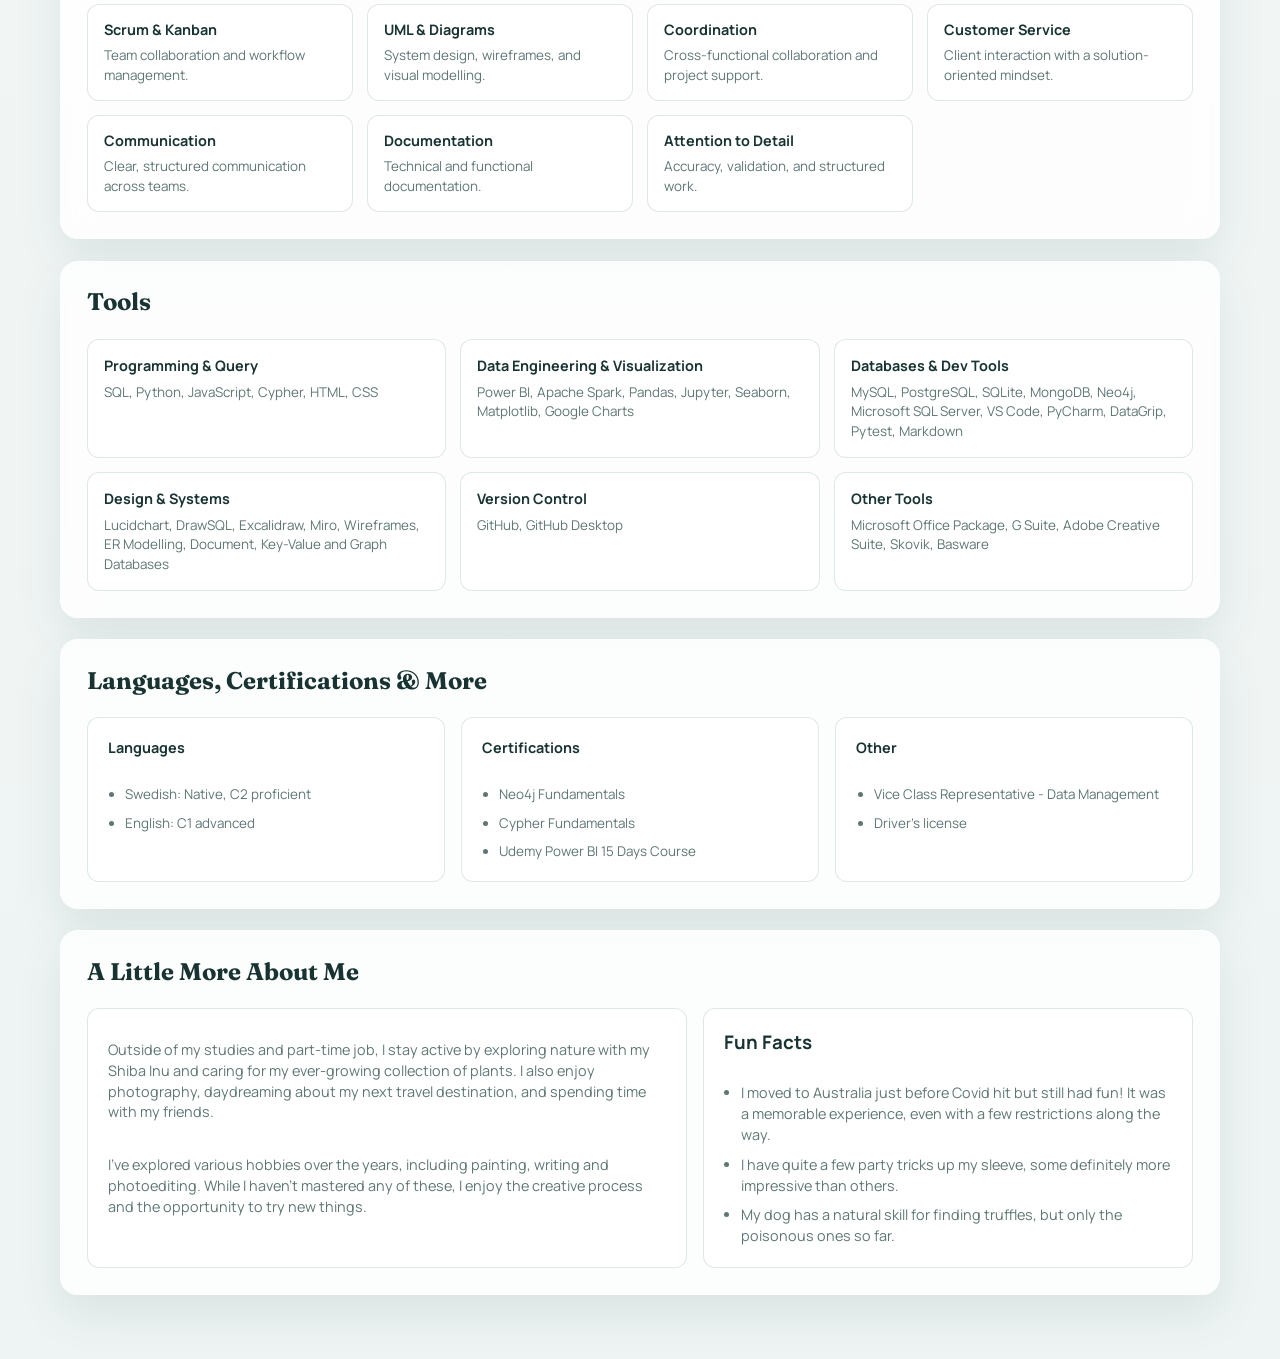
==== commit 4a6d4798: "updated some text and buttons" ====
--- a/startpage.html
+++ b/startpage.html
@@ -1,6 +1,5 @@
 <!DOCTYPE html>
 <html lang="en">
-<!-- hej -->
 
 <head>
   <meta charset="UTF-8">
@@ -20,14 +19,13 @@
       <div class="hero-copy">
         <p class="eyebrow">Online Resume For</p>
         <h1>Malin H&#246;&#246;glund</h1>
-        <p class="profile-headline">Data Management student with a focus on analytics, databases, and data-driven
+        <p class="profile-headline">Data Management student with a focus on analytics, databases, data quality, data
+          governance, and data-driven
           systems</p>
         <p class="target-roles-label">Looking for roles like these or similar:</p>
         <div class="target-roles" aria-label="Target roles">
           <span>Data Analyst</span>
           <span>Junior Data Engineer</span>
-          <span>Data Engineer</span>
-          <span>Business Intelligence (BI) Developer</span>
           <span>BI Analyst</span>
           <span>Analytics Engineer</span>
           <span>Database Developer</span>
@@ -35,13 +33,9 @@
           <span>Backend Developer (Junior)</span>
           <span>Fullstack Developer (Junior)</span>
           <span>ETL Developer</span>
-          <span>Data Warehouse Developer</span>
-          <span>Data Management Specialist</span>
           <span>Data Steward</span>
           <span>Data Governance Analyst</span>
-          <span>Information Architect</span>
           <span>System Analyst</span>
-          <span>IT Analyst</span>
         </div>
         <div class="hero-profile-copy">
           <p>
@@ -50,11 +44,13 @@
           </p>
           <p>
             Through diverse experiences, I have discovered a strong passion for IT and programming. At TUC
-            Yrkesh&#246;gskola, I have worked with multiple programming languages, collaborated in cross-functional
-            teams, and designed efficient data workflows.
+            Yrkesh&#246;gskola, I have worked with multiple programming languages, data governance practices,
+            collaborated in cross-functional
+            teams, and designed efficient data workflows - to mention a few highlights.
           </p>
           <p>
-            I bring hands-on experience in customer service, administration, digital content, and coordination, combined
+            Besides my academic background, I bring hands-on experience in customer service, administration and
+            coordination, combined
             with a structured approach, strong communication skills, and a growing technical foundation in data
             modelling, databases, analytics, and modern development practices.
           </p>
@@ -63,8 +59,8 @@
 
       <section class="contact-card" aria-labelledby="contact-title">
         <div class="contact-header">
-          <h2 id="contact-title">Contact</h2>
-          <button class="ghost-button" id="copy-contact-button" type="button">Copy LinkedIn</button>
+          <h2 id="contact-title">Professional Details</h2>
+
         </div>
         <div class="contact-grid">
           <p><span>Contact me through</span> <a id="linkedin-link" href="https://www.linkedin.com/in/malin-hooglund"
@@ -104,11 +100,11 @@
         <div class="timeline">
           <article class="timeline-card" data-category="data operations">
             <button class="card-toggle" type="button" aria-expanded="false">
-              <span>Caterbee AB</span>
+              <span>Data Management Intern</span>
               <span class="card-period">2025 - Current</span>
             </button>
             <div class="card-body">
-              <p class="role-title">Data Manager Intern</p>
+              <p class="company-title">Caterbee AB</p>
               <ul>
                 <li>Support data-related workflows with a focus on structure, quality, and reliable information
                   handling.</li>
@@ -121,13 +117,14 @@
 
           <article class="timeline-card" data-category="service operations">
             <button class="card-toggle" type="button" aria-expanded="false">
-              <span>Ica Supermarket Hags&#228;tra</span>
+              <span>Cashier | Shop Assistant</span>
               <span class="card-period">2025 - Current</span>
             </button>
             <div class="card-body">
-              <p class="role-title">Cashier | Shop Assistant</p>
+              <p class="company-title">Ica Supermarket Hags&#228;tra</p>
               <ul>
-                <li>Deliver efficient daily customer service while handling transactions and in-store support.</li>
+                <li>Deliver efficient daily customer service while handling transactions and in-store support while
+                  keeping the shelves stocked.</li>
                 <li>Maintain accuracy, pace, and a professional customer experience in a busy retail environment.</li>
               </ul>
             </div>
@@ -135,13 +132,14 @@
 
           <article class="timeline-card" data-category="service operations">
             <button class="card-toggle" type="button" aria-expanded="false">
-              <span>Agria Djurf&#246;rs&#228;kring</span>
+              <span>Customer Service | Insurance Advisor</span>
               <span class="card-period">Summer of 2024</span>
             </button>
             <div class="card-body">
-              <p class="role-title">Customer Service | Insurance Advisor</p>
+              <p class="company-title">Agria Djurf&#246;rs&#228;kring</p>
               <ul>
-                <li>Supported customers with insurance-related questions using clarity, empathy, and accuracy.</li>
+                <li>Supported customers with insurance-related questions using clarity, empathy, and accuracy for their
+                  beloved pets.</li>
                 <li>Balanced policy knowledge with service quality in a high-volume advisory role.</li>
               </ul>
             </div>
@@ -149,27 +147,29 @@
 
           <article class="timeline-card" data-category="operations service">
             <button class="card-toggle" type="button" aria-expanded="false">
-              <span>Klarna Bank AB</span>
+              <span>Domain Coordinator | Domain Administrator | Receptionist</span>
               <span class="card-period">2021 - 2024</span>
             </button>
             <div class="card-body">
-              <p class="role-title">Domain Coordinator | Domain Administrator | Receptionist</p>
+              <p class="company-title">Klarna Bank AB</p>
               <ul>
-                <li>Worked within Shopping Experience in roles focused on coordination, administration, and office
+                <li>Worked within the Shopping Experience Domain in roles focused on coordination, administration, and
+                  office
                   services.</li>
                 <li>Supported internal structure, scheduling, communication, and practical day-to-day operations.</li>
-                <li>Built strong experience in stakeholder support, organization, and service-oriented delivery.</li>
+                <li>Built strong experience in stakeholder support, organization, and service-oriented delivery, while
+                  also handling some financial tasks.</li>
               </ul>
             </div>
           </article>
 
           <article class="timeline-card" data-category="service operations">
             <button class="card-toggle" type="button" aria-expanded="false">
-              <span>Ica Maxi Haninge</span>
+              <span>Cashier | Front Desk Customer Service | Self-scanning</span>
               <span class="card-period">2016 - 2020</span>
             </button>
             <div class="card-body">
-              <p class="role-title">Cashier | Front Desk Customer Service | Self-scanning</p>
+              <p class="company-title">Ica Maxi Haninge</p>
               <ul>
                 <li>Handled front-line customer interactions across checkout, service desk, and self-scanning support.
                 </li>
@@ -181,11 +181,11 @@
 
           <article class="timeline-card" data-category="data operations">
             <button class="card-toggle" type="button" aria-expanded="false">
-              <span>EMG, utbildning.se</span>
+              <span>Digital Content Editor Intern</span>
               <span class="card-period">Spring 2018</span>
             </button>
             <div class="card-body">
-              <p class="role-title">Digital Content Editor Intern</p>
+              <p class="company-title">EMG, utbildning.se</p>
               <ul>
                 <li>Worked with digital content and editing tasks in a structured online publishing environment.</li>
                 <li>Combined communication, media knowledge, and attention to detail in content production work.</li>
--- a/cssStyling.css
+++ b/cssStyling.css
@@ -325,7 +325,7 @@
   color: var(--muted);
 }
 
-.role-title {
+.company-title {
   margin: 0;
   color: var(--text);
   font-weight: 700;
@@ -619,3 +619,4 @@
   font-weight: 600;
   line-height: 1.2;
 }
+
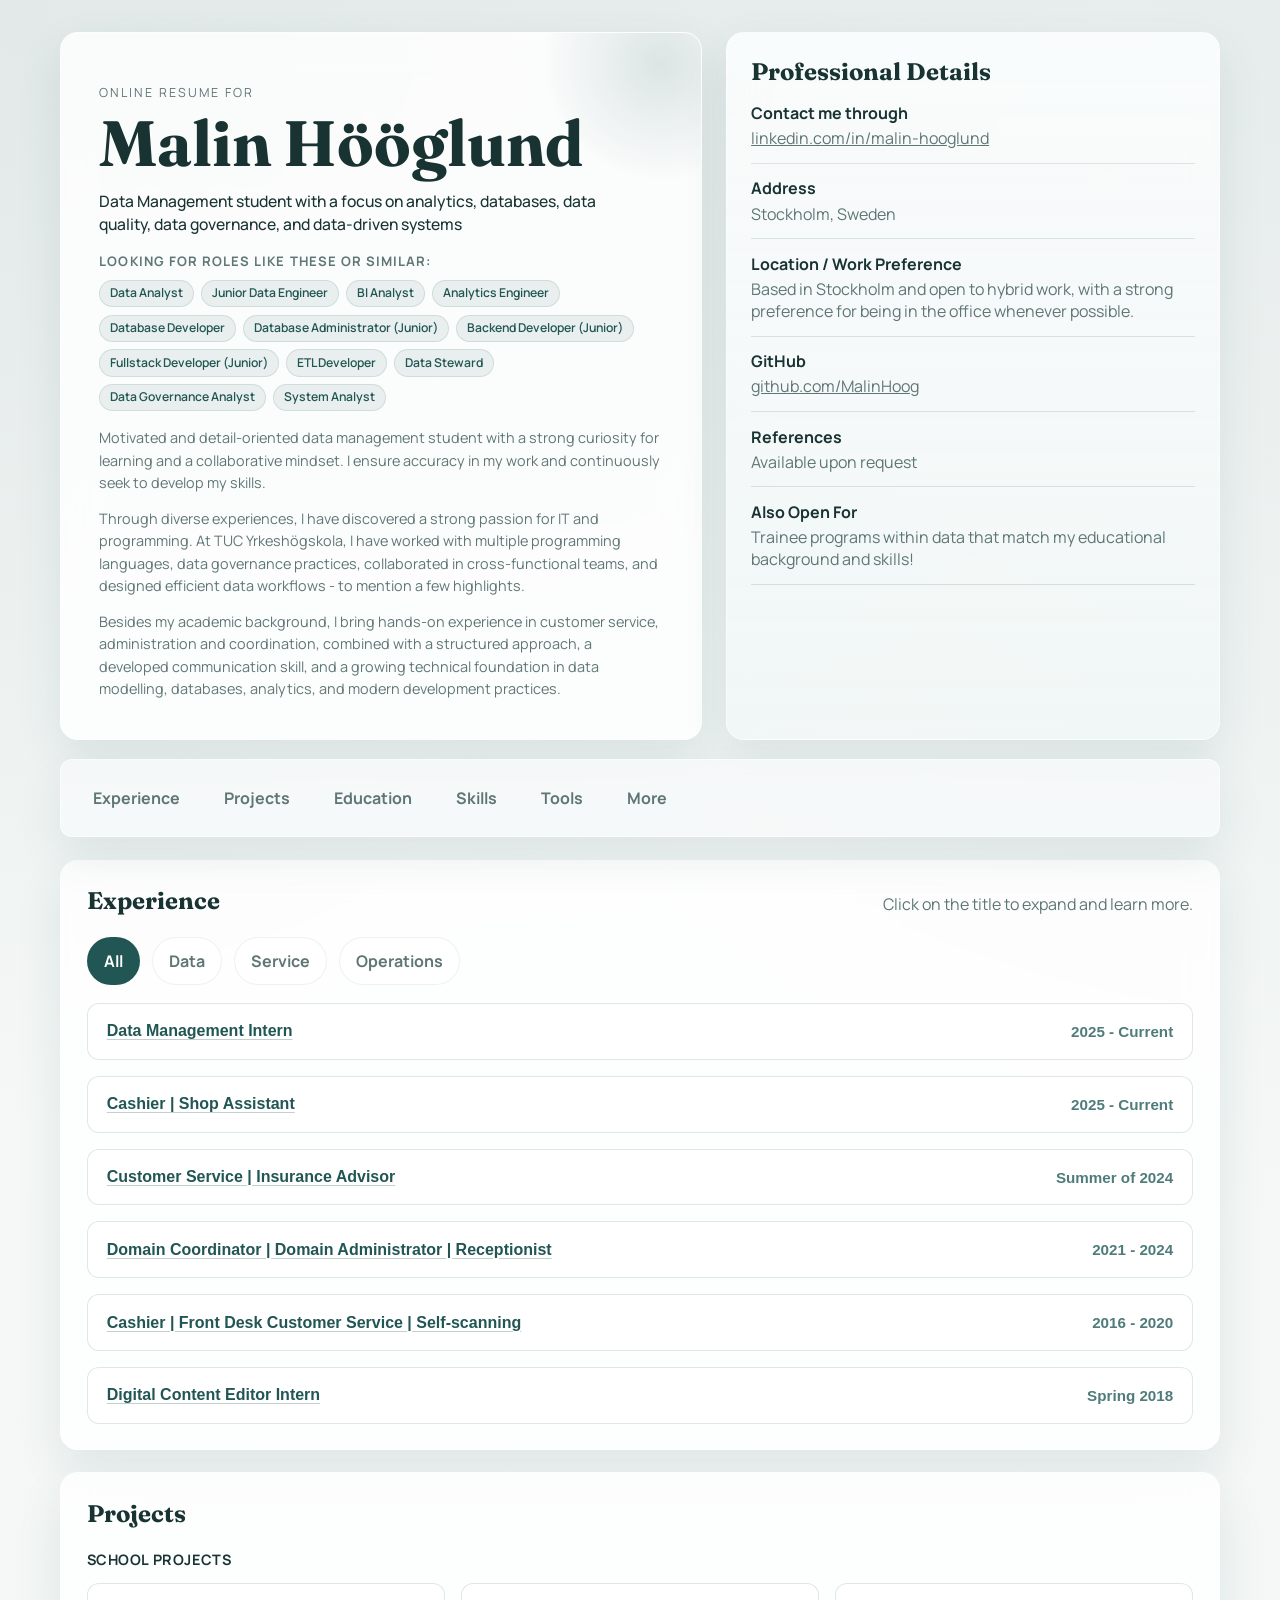
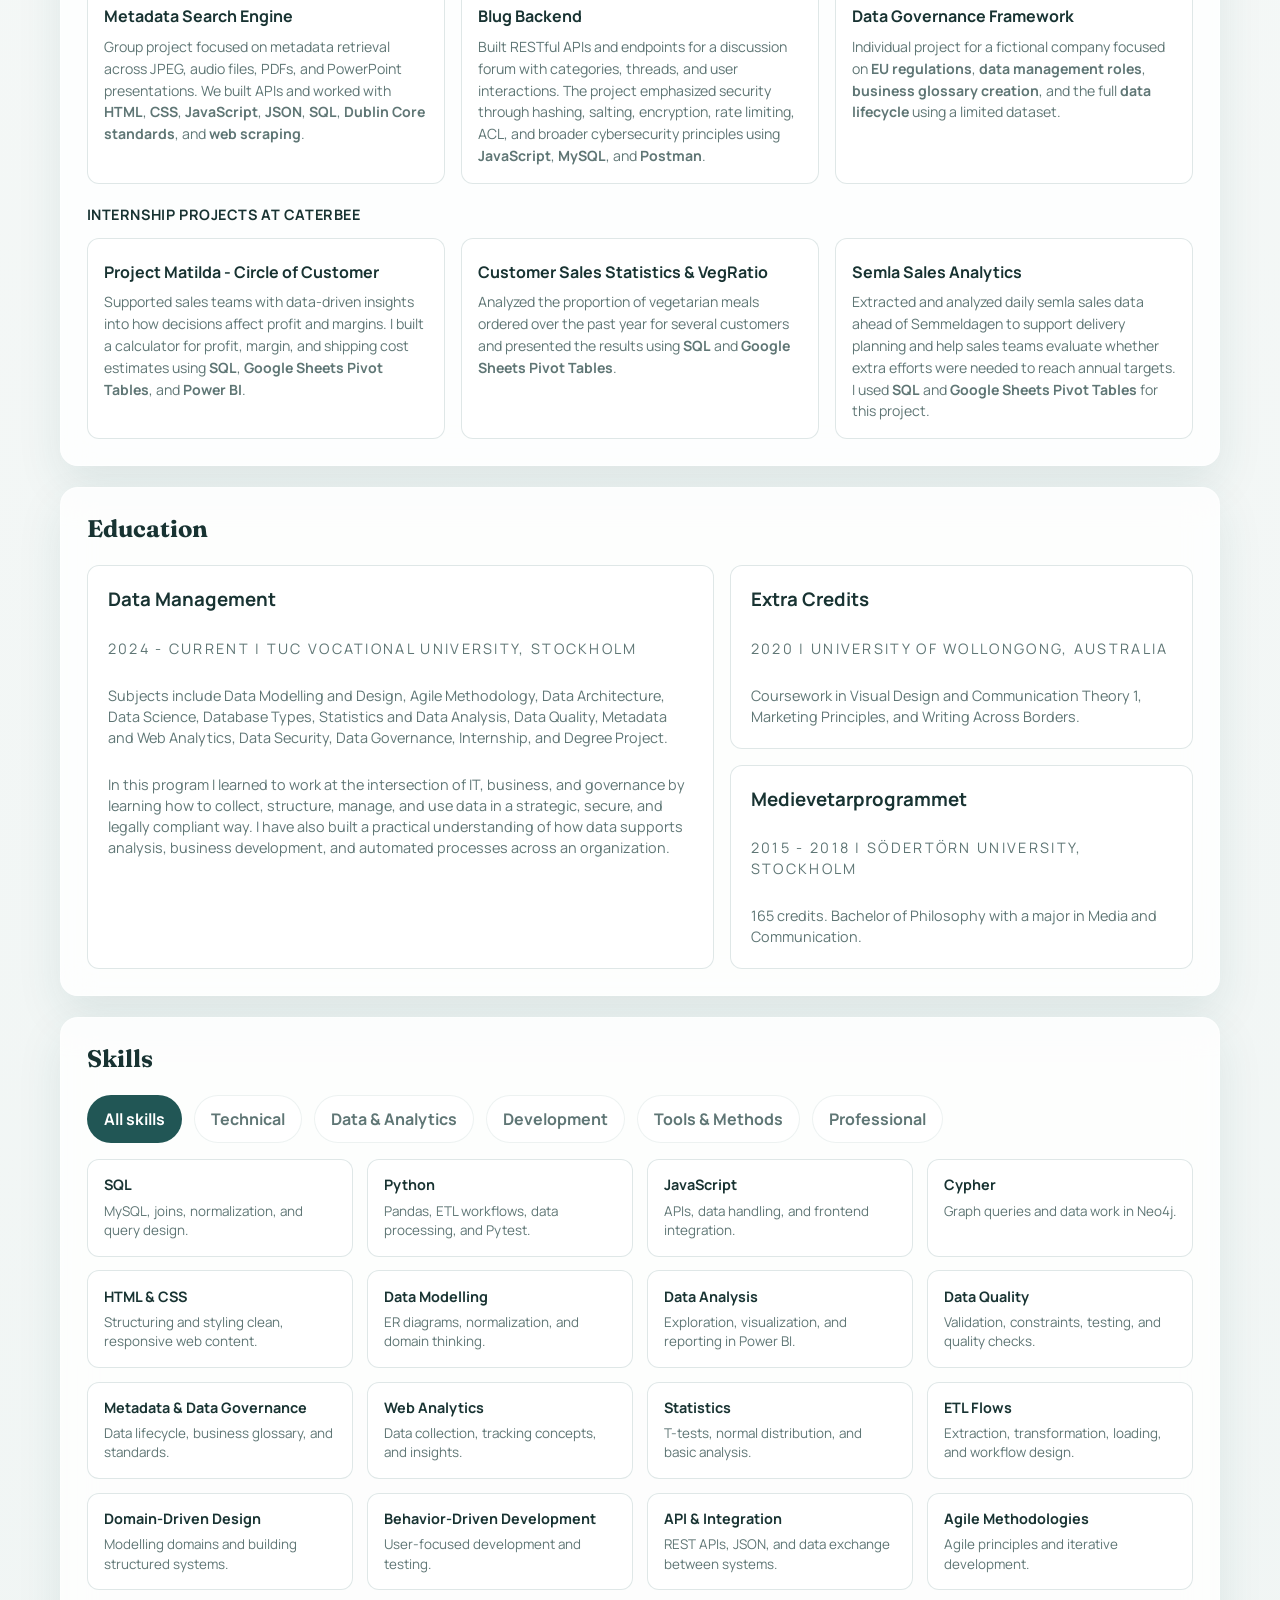
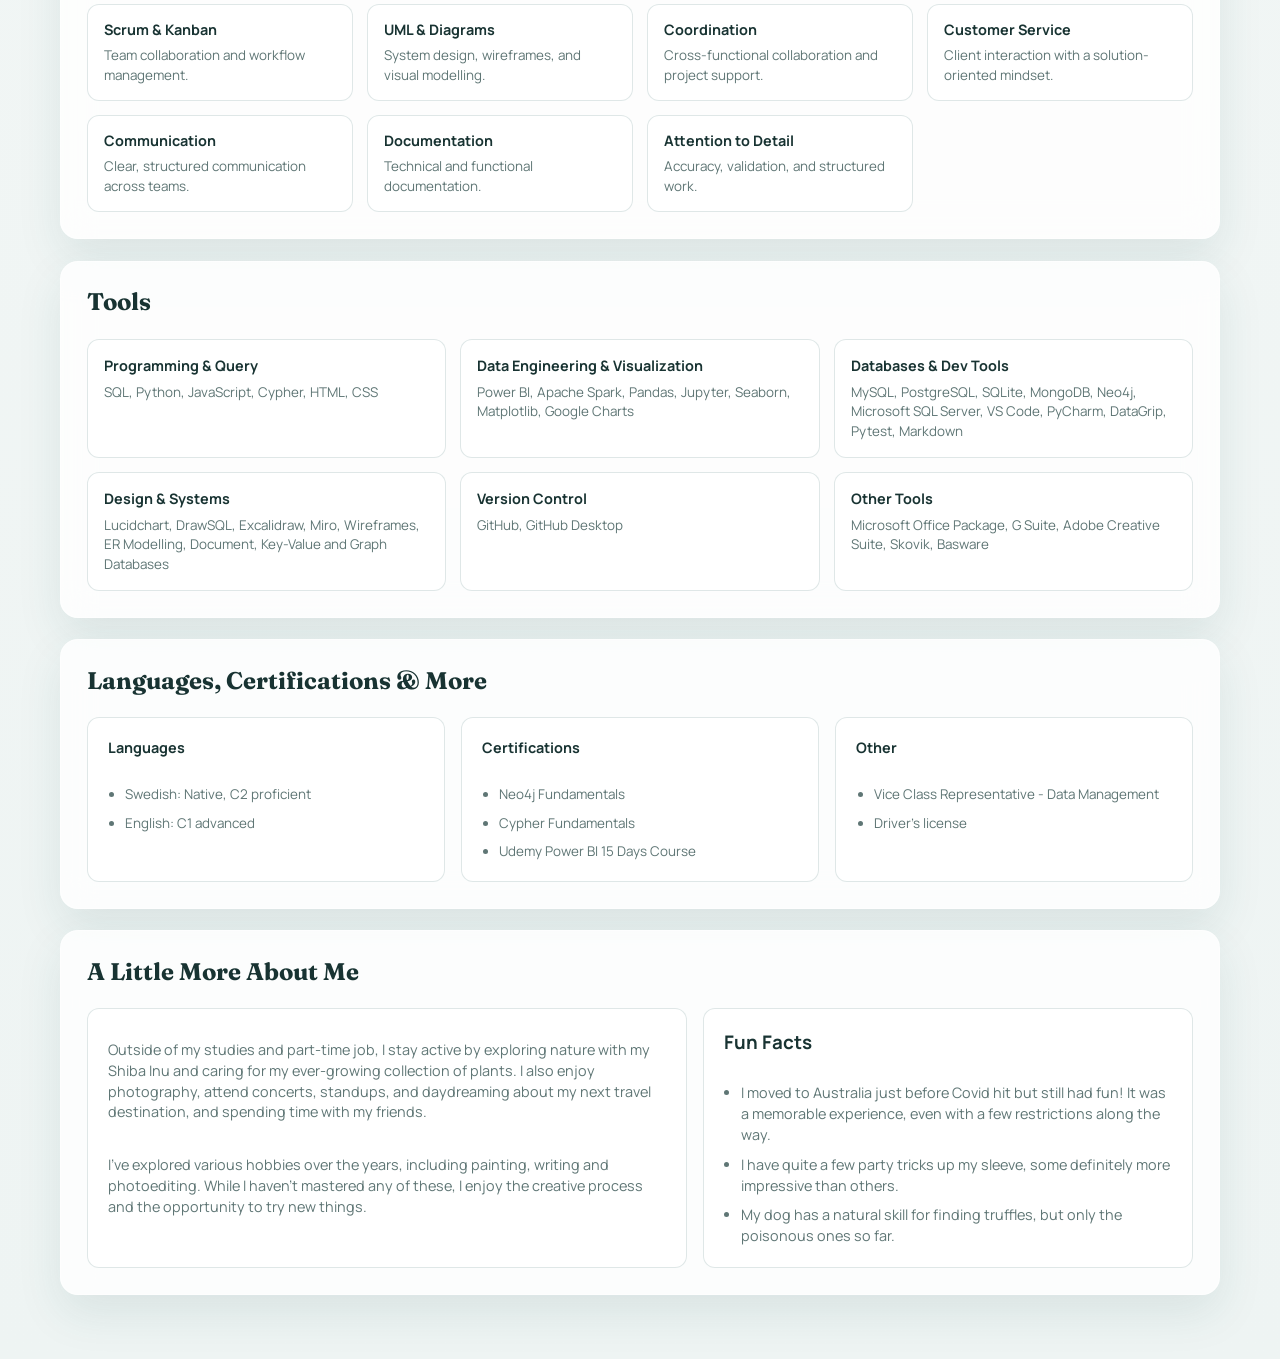
==== commit 8a73f911: "updated some more text and cards" ====
--- a/startpage.html
+++ b/startpage.html
@@ -51,7 +51,7 @@
           <p>
             Besides my academic background, I bring hands-on experience in customer service, administration and
             coordination, combined
-            with a structured approach, strong communication skills, and a growing technical foundation in data
+            with a structured approach, a developed communication skill, and a growing technical foundation in data
             modelling, databases, analytics, and modern development practices.
           </p>
         </div>
@@ -71,6 +71,8 @@
           <p><span>GitHub</span> <a href="https://github.com/MalinHoog" target="_blank"
               rel="noreferrer">github.com/MalinHoog</a></p>
           <p><span>References</span> Available upon request</p>
+          <p><span>Also Open For</span> Trainee programs within data that match my educational background and skills!
+          </p>
         </div>
       </section>
     </header>
@@ -88,6 +90,7 @@
       <section class="panel" id="experience">
         <div class="section-heading">
           <h2>Experience</h2>
+          <p>Click on the title to expand and learn more.</p>
         </div>
 
         <div class="filter-bar" role="group" aria-label="Experience filters">
@@ -234,7 +237,7 @@
         </div>
 
         <div class="project-group">
-          <p class="project-group-label">Internship Projects | Caterbee</p>
+          <p class="project-group-label">Internship Projects at Caterbee</p>
           <div class="projects-grid">
             <article class="project-card">
               <h3>Project Matilda - Circle of Customer</h3>
@@ -281,9 +284,9 @@
               Data Governance, Internship, and Degree Project.
             </p>
             <p>
-              The program prepares students to work at the intersection of IT, business, and governance by learning how
-              to collect, structure, manage, and use data in a strategic, secure, and legally compliant way. It also
-              builds practical understanding of how data supports analysis, business development, and automated
+              In this program I learned to work at the intersection of IT, business, and governance by learning how
+              to collect, structure, manage, and use data in a strategic, secure, and legally compliant way. I have also
+              built a practical understanding of how data supports analysis, business development, and automated
               processes across an organization.
             </p>
           </article>
@@ -500,7 +503,8 @@
           <article class="info-card personal-intro">
             <p>
               Outside of my studies and part-time job, I stay active by exploring nature with my Shiba Inu and caring
-              for my ever-growing collection of plants. I also enjoy photography, daydreaming about my next travel
+              for my ever-growing collection of plants. I also enjoy photography, attend concerts, standups, and
+              daydreaming about my next travel
               destination, and spending time with my friends.
             </p>
             <!-- Split into separate paragraphs so spacing is controlled in CSS instead of with manual line breaks. -->
--- a/cssStyling.css
+++ b/cssStyling.css
@@ -304,14 +304,34 @@
 
 .card-toggle {
   width: 100%;
+  display: flex;
   align-items: center;
+  justify-content: space-between;
+  gap: 1rem;
   padding: 1.15rem 1.2rem;
   background: transparent;
   text-align: left;
   border: 0;
-  color: var(--text);
+  color: var(--primary);
   font-size: 1rem;
   font-weight: 800;
+  cursor: pointer;
+}
+
+.card-toggle span:first-child {
+  text-decoration: underline;
+  text-decoration-color: rgba(33, 86, 85, 0.28);
+  text-underline-offset: 0.18em;
+}
+
+.card-toggle:hover,
+.card-toggle:focus-visible {
+  color: var(--secondary);
+}
+
+.card-toggle:focus-visible {
+  outline: 2px solid rgba(33, 86, 85, 0.2);
+  outline-offset: -2px;
 }
 
 .card-period {
@@ -620,3 +640,5 @@
   line-height: 1.2;
 }
 
+
+
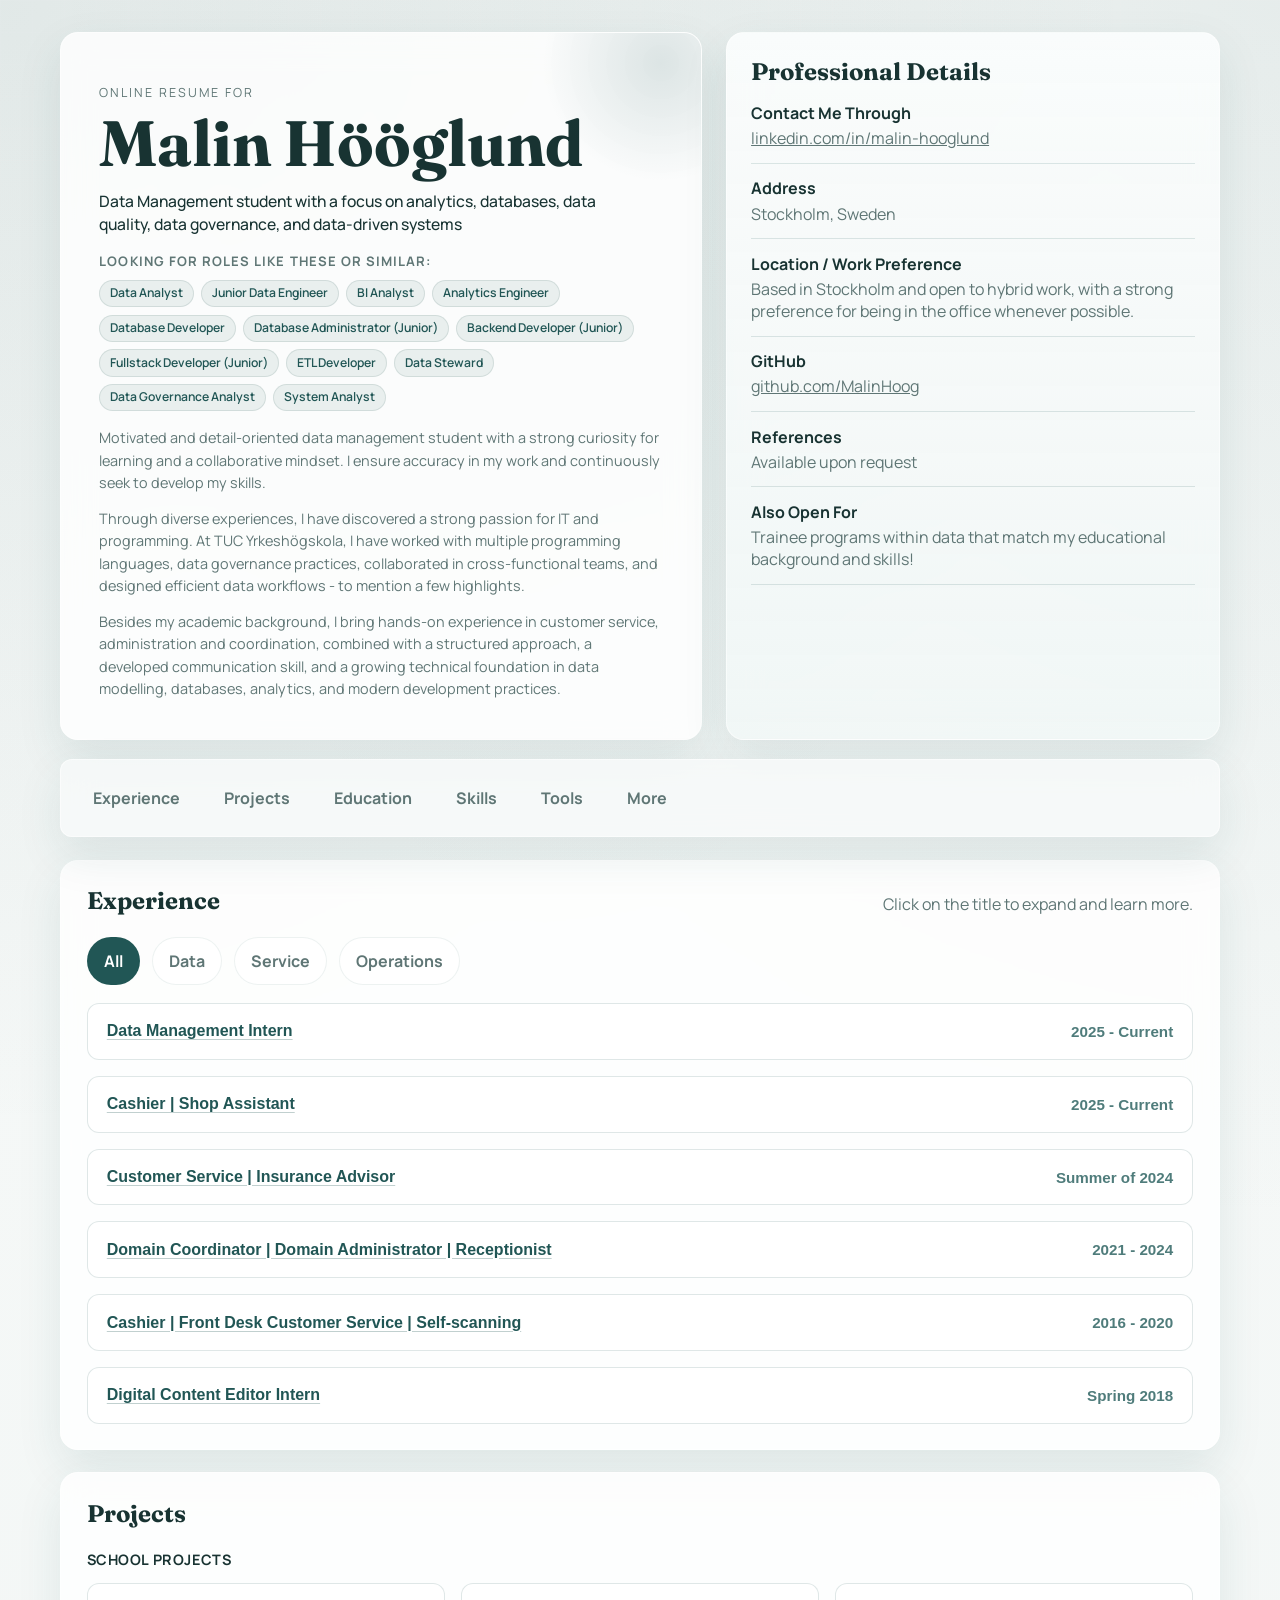
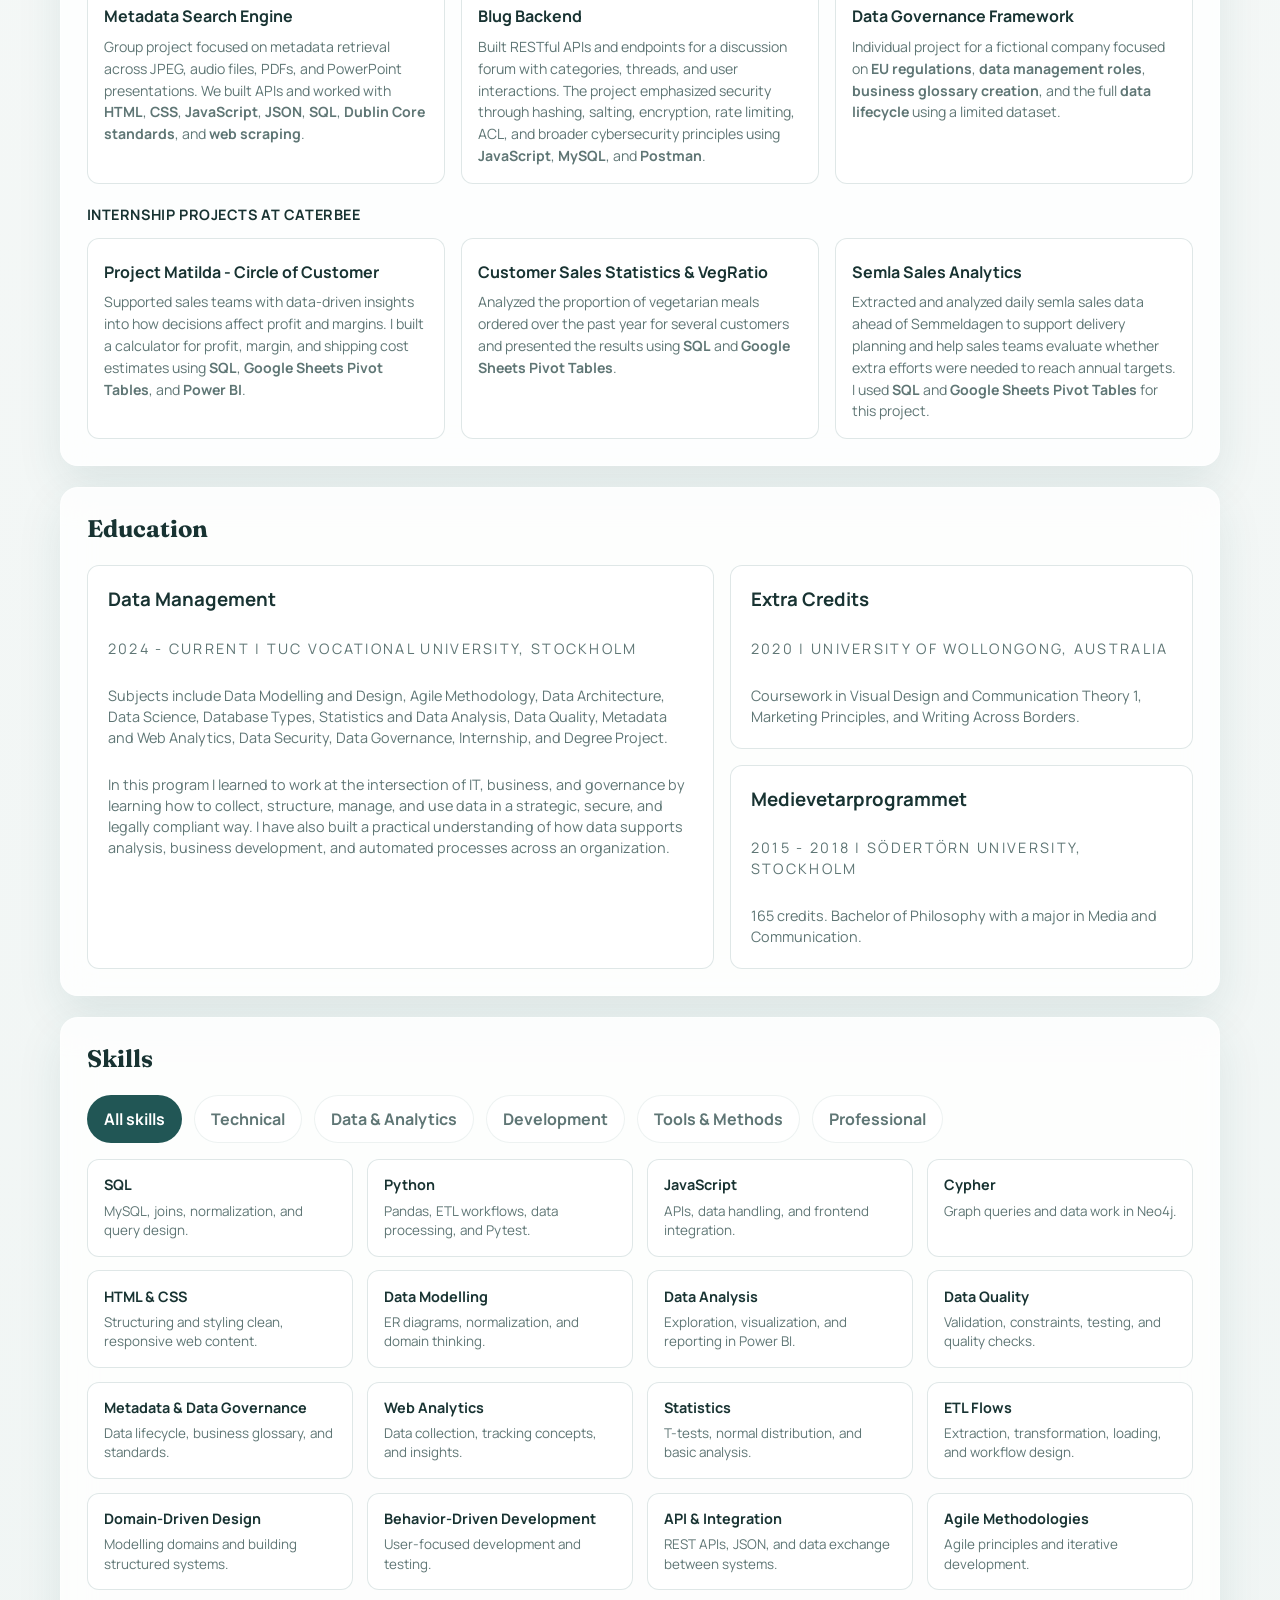
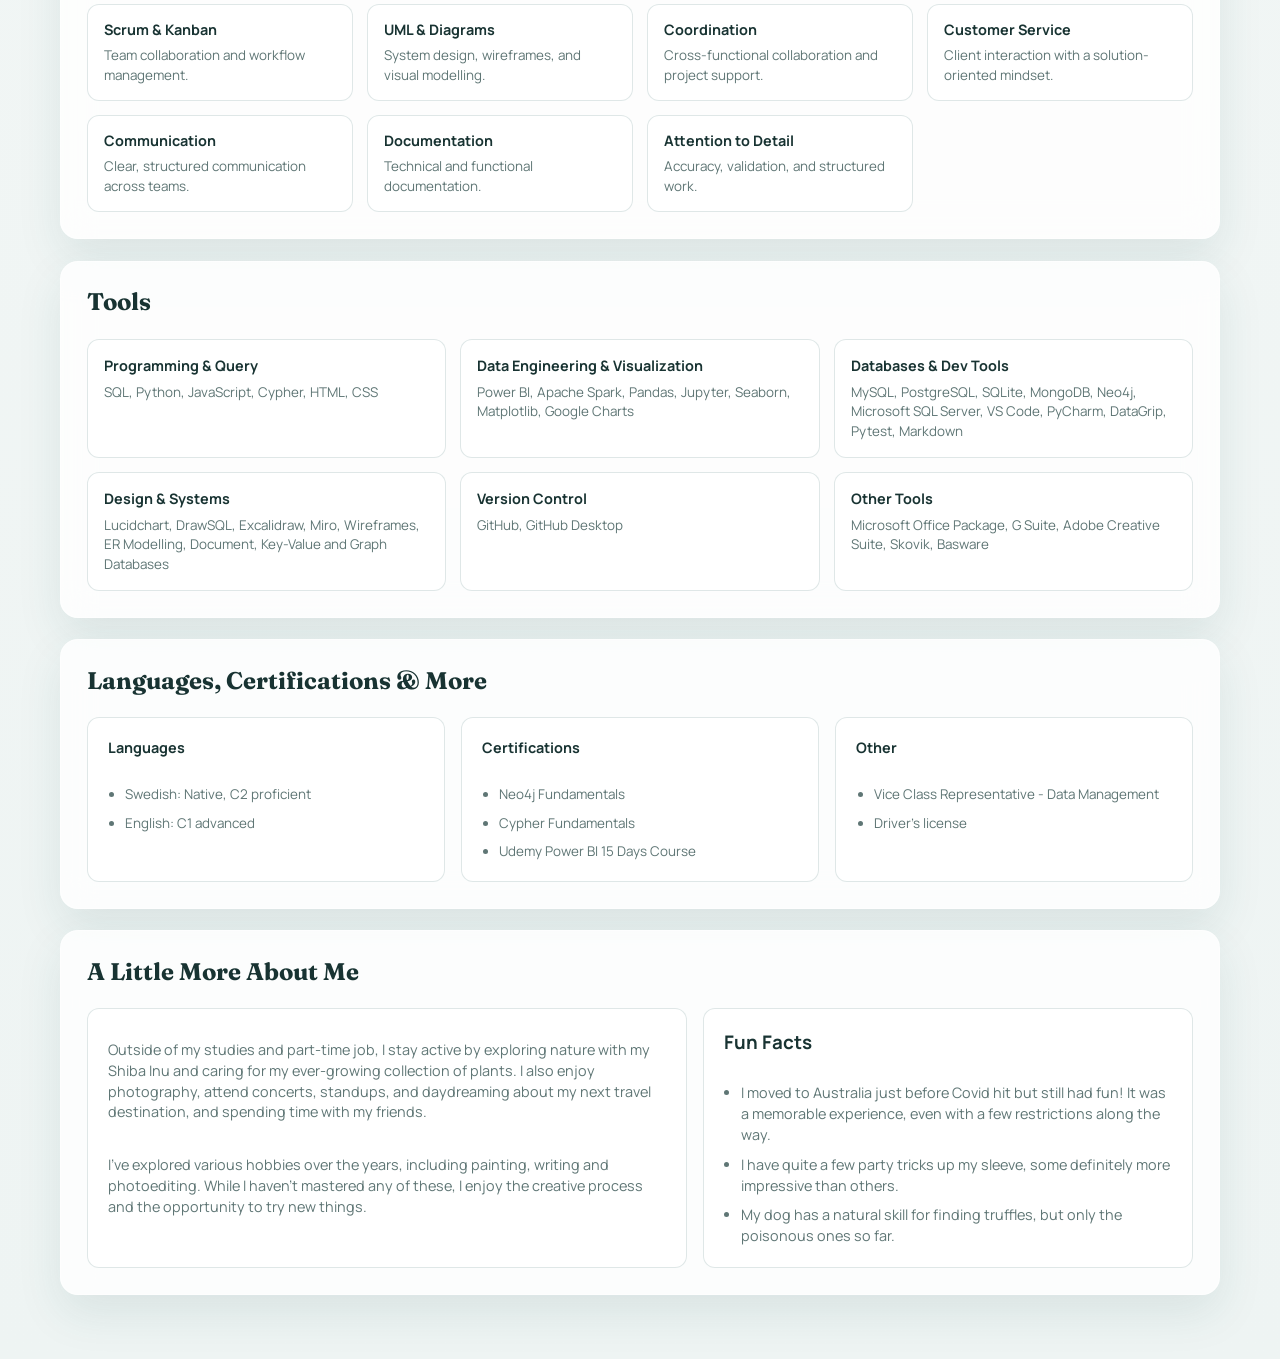
==== commit 6a7199f2: "added a readme" ====
--- a/startpage.html
+++ b/startpage.html
@@ -63,7 +63,7 @@
 
         </div>
         <div class="contact-grid">
-          <p><span>Contact me through</span> <a id="linkedin-link" href="https://www.linkedin.com/in/malin-hooglund"
+          <p><span>Contact Me Through</span> <a id="linkedin-link" href="https://www.linkedin.com/in/malin-hooglund"
               target="_blank" rel="noreferrer">linkedin.com/in/malin-hooglund</a></p>
           <p><span>Address</span> Stockholm, Sweden</p>
           <p><span>Location / Work Preference</span> Based in Stockholm and open to hybrid work, with a strong
